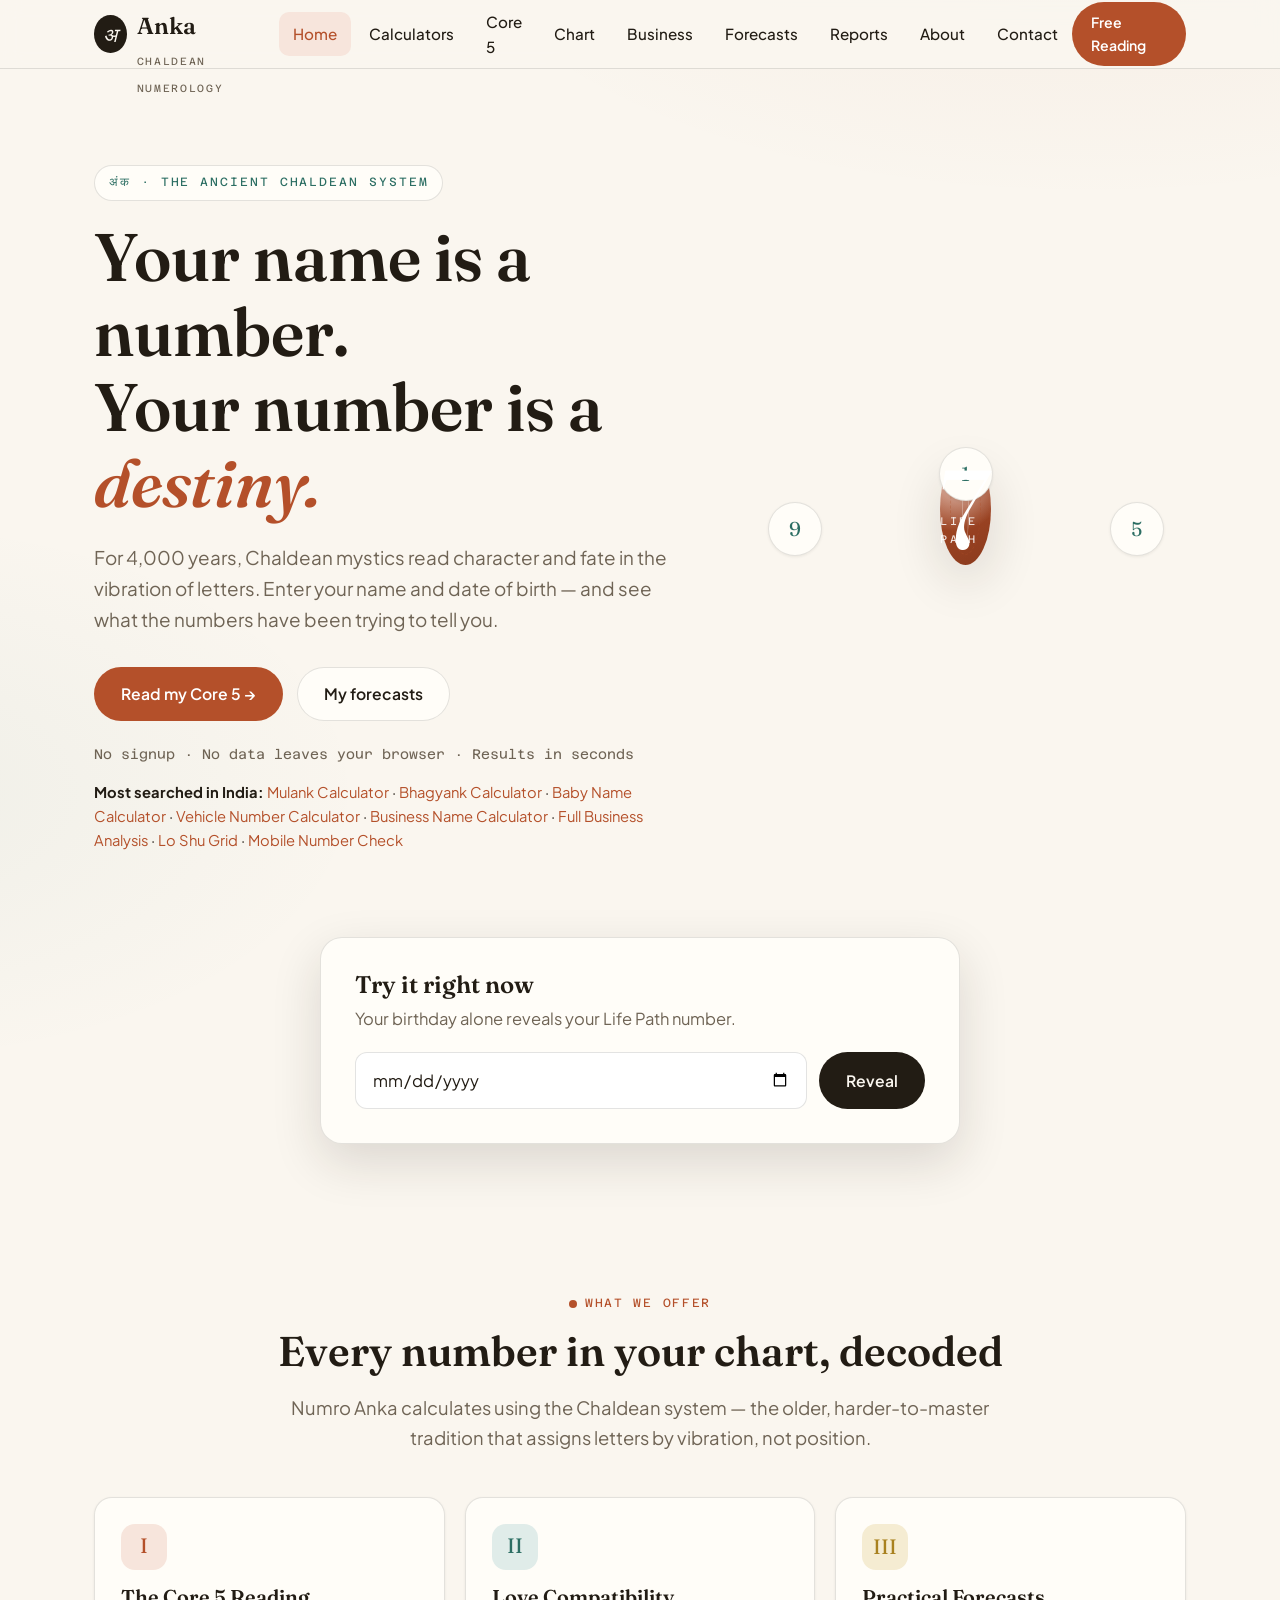
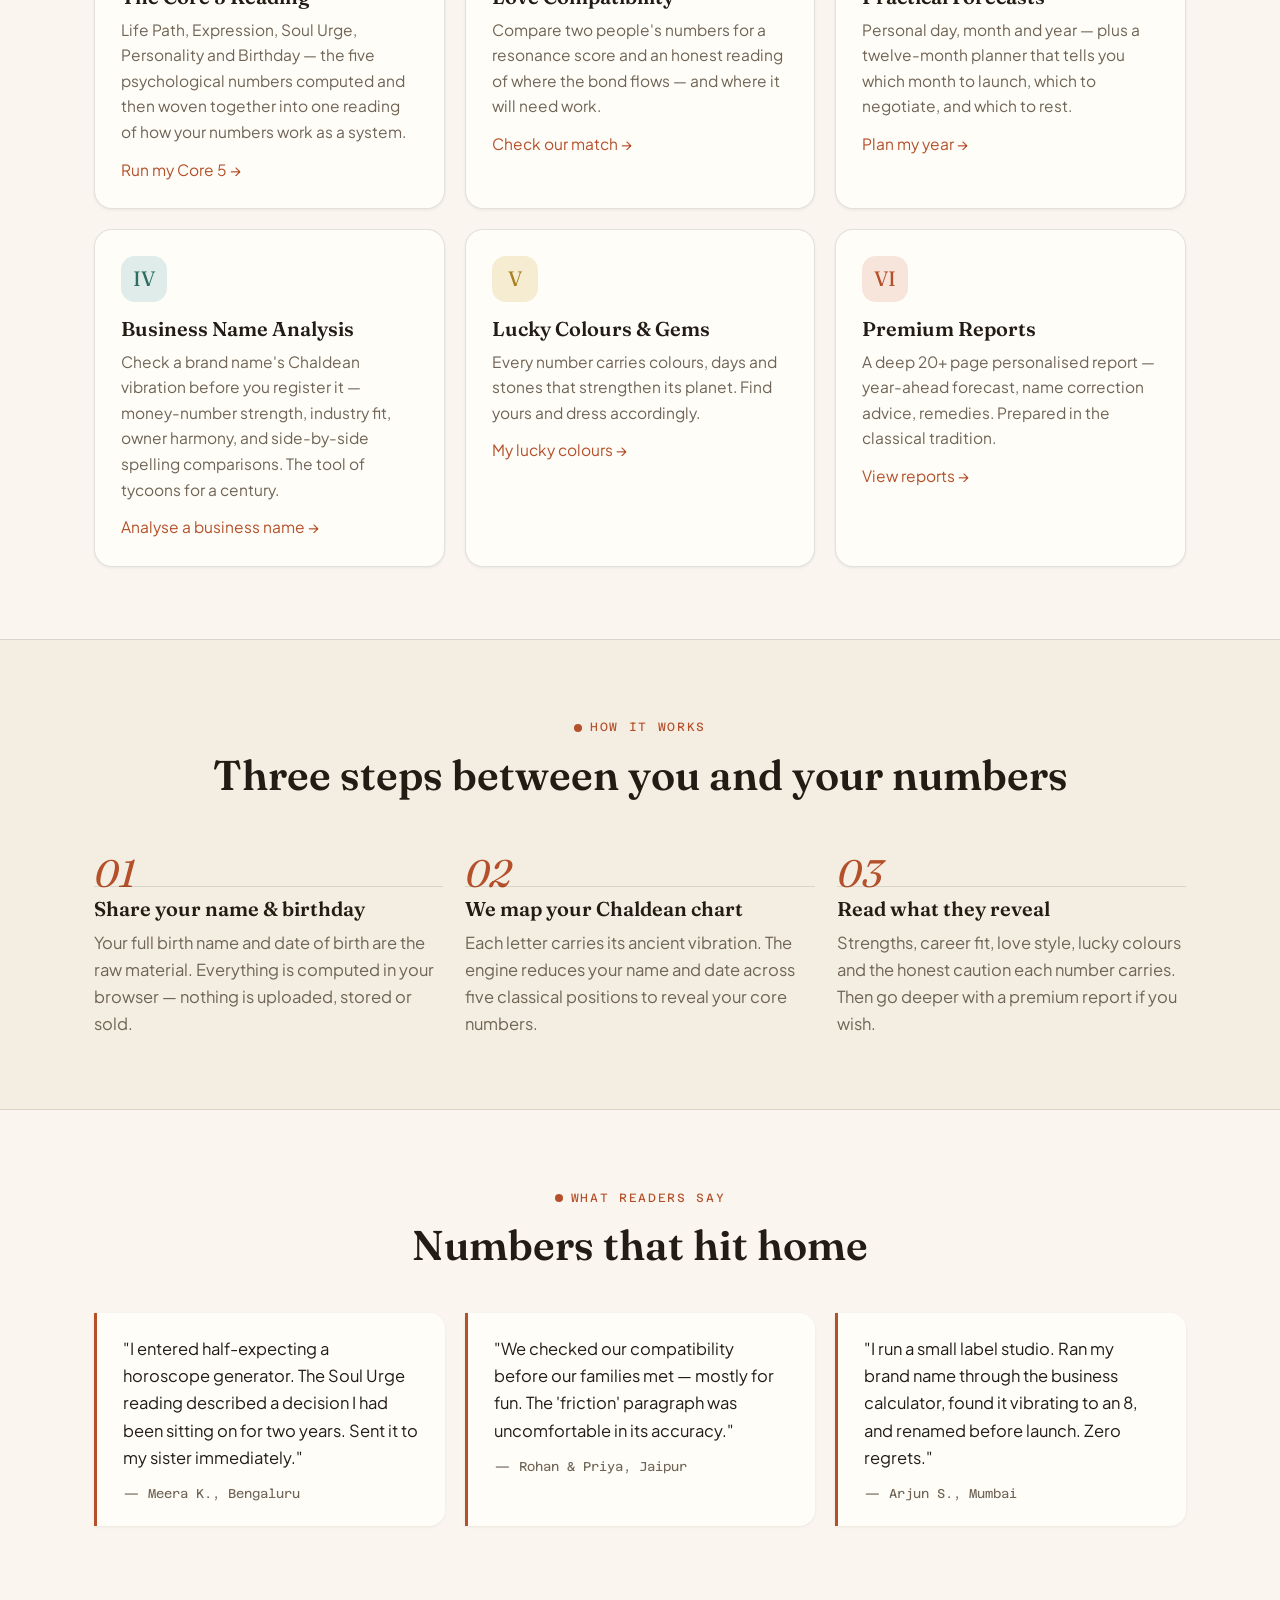
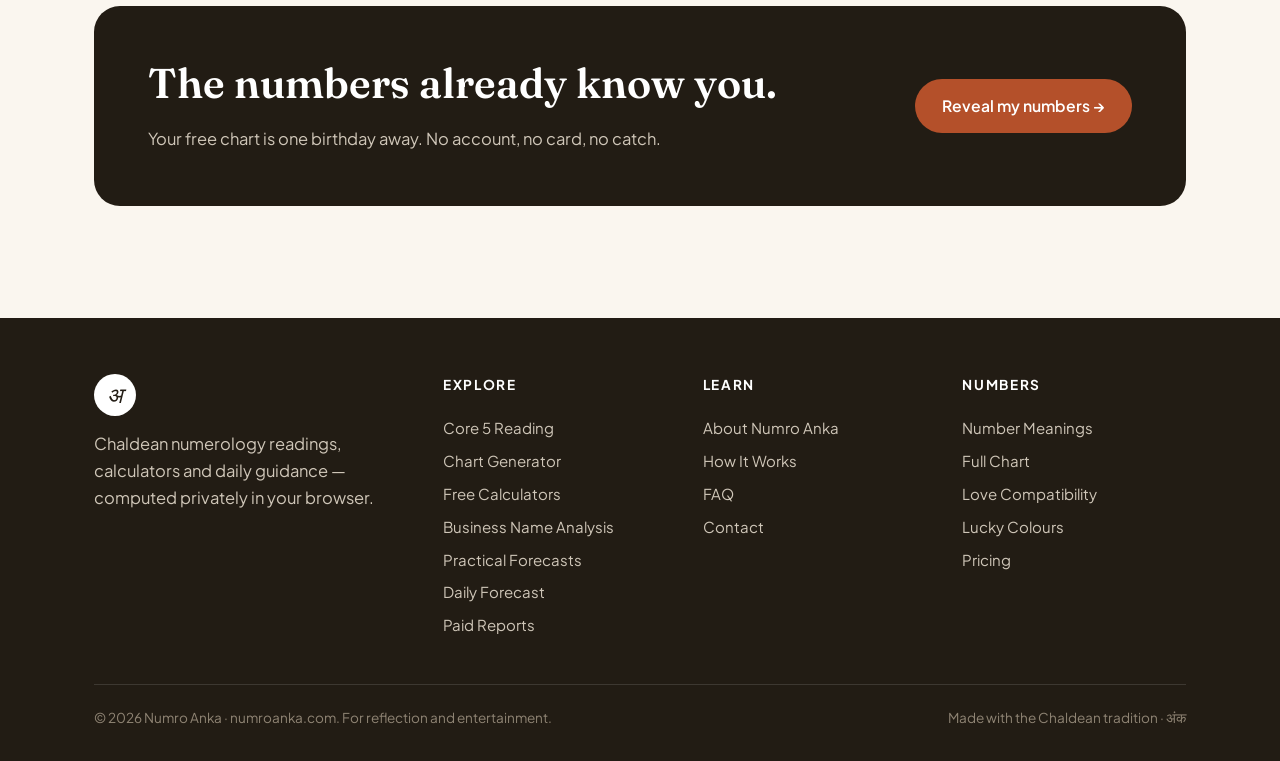
==== index.html @ f2a94293 "Upload initial website files" ====
<!DOCTYPE html>
<html lang="en">
<head>
<meta charset="UTF-8">
<meta name="viewport" content="width=device-width, initial-scale=1.0">
<title>Numro Anka — Chaldean Numerology | Free Calculator & Readings</title>
<meta name="description" content="Free Chaldean numerology calculator — life path, destiny, soul urge numbers, love compatibility and daily forecasts. Private, instant, no signup.">
<link rel="preconnect" href="https://fonts.googleapis.com">
<link href="https://fonts.googleapis.com/css2?family=Fraunces:ital,opsz,wght@0,9..144,400;0,9..144,600;1,9..144,400&family=Plus+Jakarta+Sans:wght@400;500;600;700&family=Azeret+Mono:wght@400;500&display=swap" rel="stylesheet">
<link rel="stylesheet" href="style.css">
</head>
<body>

<header class="site-nav">
  <div class="wrap nav-row">
    <a class="brand" href="index.html">
      <span class="logo">अ</span>
      <span><span class="name">Numro Anka</span><br><span class="tag">Chaldean Numerology</span></span>
    </a>
    <nav class="main" id="main-nav"></nav>
    <a href="calculator.html" class="btn btn-primary btn-sm nav-cta">Free Reading</a>
    <button class="nav-burger" id="nav-burger" aria-label="Menu">☰</button>
  </div>
</header>

<!-- HERO -->
<section class="hero">
  <div class="wrap hero-grid">
    <div class="fade-in">
      <span class="kicker">अंक · The ancient Chaldean system</span>
      <h1>Your name is a number.<br>Your number is a <em>destiny.</em></h1>
      <p class="sub">For 4,000 years, Chaldean mystics read character and fate in the vibration of letters. Enter your name and date of birth — and see what the numbers have been trying to tell you.</p>
      <div class="hero-cta">
        <a class="btn btn-primary" href="core5.html">Read my Core 5 →</a>
        <a class="btn btn-ghost" href="forecast.html">My forecasts</a>
      </div>
      <p class="hero-note">No signup · No data leaves your browser · Results in seconds</p>
      <p style="margin-top:14px;font-size:.92rem">
        <strong>Most searched in India:</strong>
        <a href="calculators.html#t-mk">Mulank Calculator</a> ·
        <a href="calculators.html#t-bh">Bhagyank Calculator</a> ·
        <a href="calculators.html#t-bn">Baby Name Calculator</a> ·
        <a href="calculators.html#t-veh">Vehicle Number Calculator</a> ·
        <a href="calculators.html#t-bz">Business Name Calculator</a> ·
        <a href="business.html">Full Business Analysis</a> ·
        <a href="calculators.html#t-ls">Lo Shu Grid</a> ·
        <a href="calculators.html#t-mb">Mobile Number Check</a>
      </p>
    </div>
    <div class="orbit-wrap">
      <div class="orbit">
        <div class="medallion"><span class="big">7</span><span class="cap">Life Path</span></div>
        <div class="sat s1">1</div><div class="sat s2">9</div><div class="sat s3">5</div>
      </div>
    </div>
  </div>
</section>

<!-- QUICK CALC -->
<section style="padding-top:0">
  <div class="wrap">
    <div class="form-card fade-in" style="max-width:640px;margin:0 auto">
      <h3 style="font-size:1.5rem">Try it right now</h3>
      <p style="color:var(--text-dim);margin:6px 0 20px">Your birthday alone reveals your Life Path number.</p>
      <div style="display:flex;gap:12px;flex-wrap:wrap">
        <input type="date" id="quick-dob" style="flex:1;min-width:200px;padding:13px 16px;border:1.5px solid var(--border);border-radius:12px;font:inherit;background:#fff;color:var(--text)">
        <button class="btn btn-dark" id="quick-go">Reveal</button>
      </div>
      <div id="quick-out" style="margin-top:22px;display:none"></div>
    </div>
  </div>
</section>

<!-- FEATURES -->
<section>
  <div class="wrap">
    <div class="center" style="margin-bottom:44px">
      <span class="section-label">What we offer</span>
      <h2>Every number in your chart, decoded</h2>
      <p class="lead">Numro Anka calculates using the Chaldean system — the older, harder-to-master tradition that assigns letters by vibration, not position.</p>
    </div>
    <div class="grid grid-3 stagger">
      <div class="card">
        <div class="num-badge">I</div>
        <h3>The Core 5 Reading</h3>
        <p>Life Path, Expression, Soul Urge, Personality and Birthday — the five psychological numbers computed and then woven together into one reading of how your numbers work as a system.</p>
        <p style="margin-top:12px"><a href="core5.html">Run my Core 5 →</a></p>
      </div>
      <div class="card t">
        <div class="num-badge">II</div>
        <h3>Love Compatibility</h3>
        <p>Compare two people's numbers for a resonance score and an honest reading of where the bond flows — and where it will need work.</p>
        <p style="margin-top:12px"><a href="compatibility.html">Check our match →</a></p>
      </div>
      <div class="card g">
        <div class="num-badge">III</div>
        <h3>Practical Forecasts</h3>
        <p>Personal day, month and year — plus a twelve-month planner that tells you which month to launch, which to negotiate, and which to rest.</p>
        <p style="margin-top:12px"><a href="forecast.html">Plan my year →</a></p>
      </div>
      <div class="card t">
        <div class="num-badge">IV</div>
        <h3>Business Name Analysis</h3>
        <p>Check a brand name's Chaldean vibration before you register it — money-number strength, industry fit, owner harmony, and side-by-side spelling comparisons. The tool of tycoons for a century.</p>
        <p style="margin-top:12px"><a href="business.html">Analyse a business name →</a></p>
      </div>
      <div class="card g">
        <div class="num-badge">V</div>
        <h3>Lucky Colours & Gems</h3>
        <p>Every number carries colours, days and stones that strengthen its planet. Find yours and dress accordingly.</p>
        <p style="margin-top:12px"><a href="daily.html">My lucky colours →</a></p>
      </div>
      <div class="card">
        <div class="num-badge">VI</div>
        <h3>Premium Reports</h3>
        <p>A deep 20+ page personalised report — year-ahead forecast, name correction advice, remedies. Prepared in the classical tradition.</p>
        <p style="margin-top:12px"><a href="reports.html">View reports →</a></p>
      </div>
    </div>
  </div>
</section>

<!-- HOW IT WORKS -->
<section style="background:var(--surface-2);border-top:1px solid var(--border);border-bottom:1px solid var(--border)">
  <div class="wrap">
    <div class="center" style="margin-bottom:44px">
      <span class="section-label">How it works</span>
      <h2>Three steps between you and your numbers</h2>
    </div>
    <div class="steps">
      <div class="step">
        <h3>Share your name & birthday</h3>
        <p style="color:var(--text-dim)">Your full birth name and date of birth are the raw material. Everything is computed in your browser — nothing is uploaded, stored or sold.</p>
      </div>
      <div class="step">
        <h3>We map your Chaldean chart</h3>
        <p style="color:var(--text-dim)">Each letter carries its ancient vibration. The engine reduces your name and date across five classical positions to reveal your core numbers.</p>
      </div>
      <div class="step">
        <h3>Read what they reveal</h3>
        <p style="color:var(--text-dim)">Strengths, career fit, love style, lucky colours and the honest caution each number carries. Then go deeper with a premium report if you wish.</p>
      </div>
    </div>
  </div>
</section>

<!-- TESTIMONIALS -->
<section>
  <div class="wrap">
    <div class="center" style="margin-bottom:44px">
      <span class="section-label">What readers say</span>
      <h2>Numbers that hit home</h2>
    </div>
    <div class="grid grid-3">
      <div class="quote-card">
        <p>"I entered half-expecting a horoscope generator. The Soul Urge reading described a decision I had been sitting on for two years. Sent it to my sister immediately."</p>
        <p class="who">— Meera K., Bengaluru</p>
      </div>
      <div class="quote-card">
        <p>"We checked our compatibility before our families met — mostly for fun. The 'friction' paragraph was uncomfortable in its accuracy."</p>
        <p class="who">— Rohan & Priya, Jaipur</p>
      </div>
      <div class="quote-card">
        <p>"I run a small label studio. Ran my brand name through the business calculator, found it vibrating to an 8, and renamed before launch. Zero regrets."</p>
        <p class="who">— Arjun S., Mumbai</p>
      </div>
    </div>
  </div>
</section>

<!-- CTA BAND -->
<section style="padding-top:8px">
  <div class="wrap">
    <div class="cta-band">
      <div>
        <h2>The numbers already know you.</h2>
        <p>Your free chart is one birthday away. No account, no card, no catch.</p>
      </div>
      <a class="btn btn-primary" href="core5.html">Reveal my numbers →</a>
    </div>
  </div>
</section>

<footer class="site-footer" id="site-footer"></footer>

<script src="numerology.js"></script>
<script>
const qDob = document.getElementById("quick-dob");
const qOut = document.getElementById("quick-out");
document.getElementById("quick-go").addEventListener("click", () => {
  const v = qDob.value;
  if (!v) { qOut.style.display = "block"; qOut.innerHTML = '<p style="color:var(--danger);font-size:.9rem">Please pick your date of birth first.</p>'; return; }
  const lp = lifePathNumber(v);
  const d = NUMBER_DATA[lp] || NUMBER_DATA[11];
  const title = lp === 11 || lp === 22 || lp === 33 ? `Master Number ${lp} — ${d.title}` : `Life Path ${lp} — ${d.title}`;
  qOut.style.display = "block";
  qOut.innerHTML = `
    <div style="display:grid;grid-template-columns:auto 1fr;gap:18px;align-items:center;text-align:left">
      <div class="medallion" style="width:92px"><span class="big" style="font-size:2.6rem">${lp}</span></div>
      <div>
        <strong style="font-family:var(--font-display);font-size:1.15rem">${title}</strong>
        <p style="color:var(--text-dim);font-size:.92rem;margin-top:4px">${d.summary}</p>
        <p style="margin-top:8px"><a href="calculator.html">See my full chart →</a></p>
      </div>
    </div>`;
});
</script>
</body>
</html>
---- style.css ----
/* ============================================================
   NUMRO ANKA — Chaldean Numerology
   Design system: warm cream paper, ink text, terracotta + teal
   ============================================================ */
:root {
  --bg: #faf6ef;
  --surface: #fffdf8;
  --surface-2: #f4eee2;
  --border: rgba(31, 27, 22, 0.12);
  --text: #221c14;
  --text-dim: #6f6455;
  --accent: #b4502a;        /* terracotta */
  --accent-dim: #f7e5dc;
  --teal: #2c6e63;          /* deep teal */
  --teal-dim: #e0ece9;
  --gold: #a8811f;          /* ochre gold */
  --gold-dim: #f5ecd2;
  --danger: #a03030;
  --radius: 18px;
  --font-display: "Fraunces", Georgia, serif;
  --font-body: "Plus Jakarta Sans", "Segoe UI", sans-serif;
  --font-mono: "Azeret Mono", "Courier New", monospace;
  --shadow-sm: 0 1px 3px rgba(34, 28, 20, 0.07);
  --shadow-md: 0 8px 28px rgba(34, 28, 20, 0.10);
  --shadow-lg: 0 18px 50px rgba(34, 28, 20, 0.14);
}
* { margin: 0; padding: 0; box-sizing: border-box; }
html { scroll-behavior: smooth; }
body {
  font-family: var(--font-body);
  background: var(--bg);
  color: var(--text);
  line-height: 1.65;
  font-size: 16.5px;
  background-image:
    radial-gradient(1100px 500px at 85% -100px, rgba(176, 80, 42, 0.06), transparent 60%),
    radial-gradient(900px 500px at -10% 20%, rgba(44, 110, 99, 0.05), transparent 55%);
  background-repeat: no-repeat;
}
img { max-width: 100%; }
a { color: var(--accent); text-decoration: none; }
a:hover { text-decoration: underline; }
::selection { background: var(--accent-dim); }

/* ---------- Layout ---------- */
.wrap { max-width: 1140px; margin: 0 auto; padding: 0 24px; }
section { padding: 72px 0; }
.section-label {
  display: inline-flex; align-items: center; gap: 8px;
  font-family: var(--font-mono); font-size: 12px; letter-spacing: 0.14em;
  text-transform: uppercase; color: var(--accent); margin-bottom: 14px;
}
.section-label::before { content: ""; width: 8px; height: 8px; border-radius: 50%; background: var(--accent); }
h1, h2, h3 { font-family: var(--font-display); font-weight: 600; line-height: 1.12; }
h1 { font-size: clamp(2.5rem, 6vw, 4.2rem); }
h2 { font-size: clamp(1.8rem, 3.4vw, 2.6rem); margin-bottom: 18px; }
h3 { font-size: 1.25rem; }
.lead { font-size: 1.15rem; color: var(--text-dim); max-width: 56ch; }
.center { text-align: center; }
.center .lead { margin: 0 auto; }

/* ---------- Nav ---------- */
header.site-nav {
  position: sticky; top: 0; z-index: 60;
  background: rgba(250, 246, 239, 0.88); backdrop-filter: blur(10px);
  border-bottom: 1px solid var(--border);
}
.nav-row { display: flex; align-items: center; justify-content: space-between; height: 68px; }
.brand { display: flex; align-items: baseline; gap: 10px; text-decoration: none !important; }
.brand .logo {
  width: 38px; height: 38px; border-radius: 50%; align-self: center;
  background: var(--text); color: var(--bg);
  display: grid; place-items: center;
  font-family: var(--font-display); font-size: 20px; font-style: italic;
}
.brand .name { font-family: var(--font-display); font-size: 1.45rem; color: var(--text); font-weight: 600; }
.brand .tag { font-family: var(--font-mono); font-size: 10.5px; letter-spacing: 0.16em; color: var(--text-dim); text-transform: uppercase; }
nav.main { display: flex; gap: 4px; align-items: center; }
nav.main a {
  color: var(--text); padding: 9px 14px; border-radius: 10px; font-size: 0.95rem; font-weight: 500;
}
nav.main a:hover { background: var(--surface-2); text-decoration: none; }
nav.main a.active { background: var(--accent-dim); color: var(--accent); }
.nav-cta { display: inline-flex; align-items: center; gap: 8px; }
.nav-burger { display: none; background: none; border: 1px solid var(--border); border-radius: 10px; padding: 8px 12px; font-size: 1.1rem; cursor: pointer; color: var(--text); }

/* ---------- Buttons ---------- */
.btn {
  display: inline-flex; align-items: center; justify-content: center; gap: 8px;
  padding: 13px 26px; border-radius: 999px; font-weight: 600; font-size: 0.98rem;
  border: 1.5px solid transparent; cursor: pointer; transition: all .18s ease; font-family: var(--font-body);
}
.btn-primary { background: var(--accent); color: #fff; }
.btn-primary:hover { background: #96401f; transform: translateY(-1px); box-shadow: var(--shadow-md); }
.btn-dark { background: var(--text); color: var(--bg); }
.btn-dark:hover { background: #000; transform: translateY(-1px); }
.btn-ghost { border-color: var(--border); color: var(--text); background: var(--surface); }
.btn-ghost:hover { border-color: var(--text); }
.btn-teal { background: var(--teal); color: #fff; }
.btn-teal:hover { background: #225747; }
.btn-sm { padding: 8px 18px; font-size: 0.88rem; }

/* ---------- Cards ---------- */
.card {
  background: var(--surface); border: 1px solid var(--border);
  border-radius: var(--radius); padding: 26px; box-shadow: var(--shadow-sm);
}
.grid { display: grid; gap: 20px; }
.grid-2 { grid-template-columns: repeat(2, 1fr); }
.grid-3 { grid-template-columns: repeat(3, 1fr); }
.grid-4 { grid-template-columns: repeat(4, 1fr); }
.card h3 { margin-bottom: 8px; }
.card p { color: var(--text-dim); font-size: 0.97rem; }
.card .num-badge {
  width: 46px; height: 46px; border-radius: 14px; display: grid; place-items: center;
  font-family: var(--font-display); font-size: 1.3rem; margin-bottom: 16px;
  background: var(--accent-dim); color: var(--accent);
}
.card.t .num-badge { background: var(--teal-dim); color: var(--teal); }
.card.g .num-badge { background: var(--gold-dim); color: var(--gold); }

/* ---------- Hero ---------- */
.hero { padding: 96px 0 84px; }
.hero-grid { display: grid; grid-template-columns: 1.15fr 0.85fr; gap: 56px; align-items: center; }
.hero .kicker {
  font-family: var(--font-mono); font-size: 12px; letter-spacing: 0.16em; text-transform: uppercase;
  color: var(--teal); margin-bottom: 18px; display: inline-block;
  border: 1px solid var(--border); border-radius: 999px; padding: 7px 14px; background: var(--surface);
}
.hero h1 em { font-style: italic; color: var(--accent); }
.hero .sub { margin: 22px 0 32px; font-size: 1.18rem; color: var(--text-dim); max-width: 50ch; }
.hero-cta { display: flex; gap: 14px; flex-wrap: wrap; }
.hero-note { margin-top: 22px; font-size: 0.86rem; color: var(--text-dim); font-family: var(--font-mono); }

/* ---------- Number medallion ---------- */
.medallion {
  display: grid; place-items: center; aspect-ratio: 1; border-radius: 50%;
  background:
    radial-gradient(circle at 30% 25%, rgba(255,255,255,0.65), transparent 55%),
    linear-gradient(150deg, var(--accent) 0%, #8a3a1d 100%);
  color: #fff; box-shadow: var(--shadow-lg); position: relative;
}
.medallion::before, .medallion::after {
  content: ""; position: absolute; border-radius: 50%; border: 1px solid rgba(176, 80, 42, 0.35);
}
.medallion::before { inset: 10px; border-style: dashed; }
.medallion::after { inset: 22px; border-color: rgba(255,255,255,0.28); }
.medallion .big { font-family: var(--font-display); font-size: clamp(4rem, 10vw, 7rem); line-height: 1; z-index: 1; }
.medallion .cap { position: absolute; bottom: 14%; font-family: var(--font-mono); font-size: 11px; letter-spacing: 0.2em; text-transform: uppercase; opacity: 0.85; z-index: 1; }
.orbit { position: relative; display: grid; place-items: center; }
.orbit .sat {
  position: absolute; width: 54px; height: 54px; border-radius: 50%; display: grid; place-items: center;
  background: var(--surface); border: 1px solid var(--border); box-shadow: var(--shadow-sm);
  font-family: var(--font-display); font-size: 1.25rem; color: var(--teal);
}
.orbit .sat.s1 { top: -6px; left: 50%; transform: translateX(-50%); }
.orbit .sat.s2 { bottom: 8%; left: -8px; }
.orbit .sat.s3 { bottom: 8%; right: -8px; }
.orbit-wrap { width: min(380px, 82vw); margin: 0 auto; }

/* ---------- Forms ---------- */
.form-card { background: var(--surface); border: 1px solid var(--border); border-radius: 22px; padding: 34px; box-shadow: var(--shadow-lg); }
.field { margin-bottom: 18px; }
.field label { display: block; font-size: 0.85rem; font-weight: 600; letter-spacing: 0.03em; margin-bottom: 7px; color: var(--text); }
.field input, .field select, .field textarea {
  width: 100%; padding: 13px 16px; border: 1.5px solid var(--border); border-radius: 12px;
  font-family: var(--font-body); font-size: 1rem; background: #fff; color: var(--text); transition: border .15s;
}
.field input:focus, .field select:focus, .field textarea:focus { outline: none; border-color: var(--accent); }
.field .hint { font-size: 0.78rem; color: var(--text-dim); margin-top: 5px; }
.form-error { display: none; color: var(--danger); font-size: 0.85rem; margin-top: 10px; }

/* ---------- Results ---------- */
.result-hero { display: grid; grid-template-columns: auto 1fr; gap: 28px; align-items: center; }
.result-hero .medallion { width: 150px; }
.stat-row { display: grid; grid-template-columns: repeat(5, 1fr); gap: 12px; margin: 26px 0; }
.stat {
  background: var(--surface); border: 1px solid var(--border); border-radius: 14px;
  padding: 16px 10px; text-align: center;
}
.stat .v { font-family: var(--font-display); font-size: 2rem; color: var(--accent); line-height: 1.1; }
.stat .k { font-family: var(--font-mono); font-size: 10px; letter-spacing: 0.1em; text-transform: uppercase; color: var(--text-dim); margin-top: 4px; }
.pill { display: inline-block; padding: 5px 13px; border-radius: 999px; font-size: 0.8rem; font-weight: 600; }
.pill.warm { background: var(--accent-dim); color: var(--accent); }
.pill.cool { background: var(--teal-dim); color: var(--teal); }
.pill.sunny { background: var(--gold-dim); color: var(--gold); }
.pill.hot { background: var(--accent); color: #fff; letter-spacing: .02em; }

/* ---- India top-search strip ---- */
.top-search { margin-top: 20px; padding-top: 18px; border-top: 1px dashed var(--border); font-size: .92rem; }
.top-search strong { color: var(--text); font-weight: 700; }
.top-search a { color: var(--accent); font-weight: 600; white-space: nowrap; }
.top-search a:hover { text-decoration: underline; }
.swatch { display: inline-block; width: 13px; height: 13px; border-radius: 50%; border: 1px solid var(--border); vertical-align: -2px; margin-right: 6px; }

/* ---------- Tables ---------- */
.table-wrap { overflow-x: auto; border: 1px solid var(--border); border-radius: var(--radius); background: var(--surface); }
table.nice { border-collapse: collapse; width: 100%; font-size: 0.95rem; }
table.nice th, table.nice td { padding: 12px 16px; text-align: left; border-bottom: 1px solid var(--border); }
table.nice thead th { font-family: var(--font-mono); font-size: 11px; letter-spacing: 0.1em; text-transform: uppercase; color: var(--text-dim); background: var(--surface-2); position: sticky; top: 0; }
table.nice tbody tr:nth-child(even) { background: rgba(244, 238, 226, 0.4); }
table.nice tbody tr:hover { background: var(--accent-dim); }
table.nice td.num { font-family: var(--font-display); font-size: 1.2rem; color: var(--accent); }

/* ---------- Steps ---------- */
.steps { counter-reset: step; display: grid; grid-template-columns: repeat(3, 1fr); gap: 22px; }
.step { position: relative; padding-top: 56px; }
.step::before {
  counter-increment: step; content: counter(step, decimal-leading-zero);
  position: absolute; top: 0; left: 0;
  font-family: var(--font-display); font-size: 2.4rem; color: var(--accent); font-style: italic;
}
.step::after { content: ""; position: absolute; top: 44px; left: 0; right: 0; height: 1px; background: var(--border); }
.step h3 { margin-bottom: 8px; }

/* ---------- FAQ ---------- */
details.faq { border: 1px solid var(--border); border-radius: 14px; background: var(--surface); padding: 0 22px; margin-bottom: 12px; }
details.faq summary {
  cursor: pointer; list-style: none; padding: 18px 0; font-weight: 600; font-size: 1.02rem;
  display: flex; justify-content: space-between; align-items: center; gap: 16px;
}
details.faq summary::-webkit-details-marker { display: none; }
details.faq summary::after { content: "+"; font-family: var(--font-mono); font-size: 1.3rem; color: var(--accent); transition: transform .2s; }
details.faq[open] summary::after { transform: rotate(45deg); }
details.faq .ans { padding: 0 0 20px; color: var(--text-dim); }

/* ---------- Pricing ---------- */
.price-card { position: relative; display: flex; flex-direction: column; }
.price-card .price { font-family: var(--font-display); font-size: 2.7rem; margin: 8px 0 4px; }
.price-card .price small { font-size: 1rem; color: var(--text-dim); font-family: var(--font-body); }
.price-card .per { font-family: var(--font-mono); font-size: 11px; text-transform: uppercase; letter-spacing: 0.1em; color: var(--text-dim); }
.price-card ul { list-style: none; margin: 20px 0 26px; flex-grow: 1; }
.price-card ul li { padding: 8px 0; border-bottom: 1px dashed var(--border); font-size: 0.95rem; display: flex; gap: 10px; align-items: baseline; }
.price-card ul li::before { content: "✓"; color: var(--teal); font-weight: 700; }
.price-card.featured { border: 2px solid var(--accent); box-shadow: var(--shadow-lg); }
.price-card .flag {
  position: absolute; top: -13px; left: 24px; background: var(--accent); color: #fff;
  font-size: 0.72rem; font-weight: 700; letter-spacing: 0.08em; text-transform: uppercase;
  padding: 4px 12px; border-radius: 999px;
}

/* ---------- Modal ---------- */
.modal-back { display: none; position: fixed; inset: 0; background: rgba(24, 19, 13, 0.55); z-index: 100; align-items: center; justify-content: center; padding: 20px; }
.modal-back.open { display: flex; }
.modal { background: var(--surface); border-radius: 22px; max-width: 520px; width: 100%; padding: 36px; box-shadow: var(--shadow-lg); max-height: 90vh; overflow-y: auto; position: relative; }
.modal .close { position: absolute; top: 16px; right: 18px; background: none; border: none; font-size: 1.5rem; cursor: pointer; color: var(--text-dim); }
.pay-methods { display: grid; grid-template-columns: repeat(3, 1fr); gap: 10px; margin: 18px 0; }
.pay-methods label { cursor: pointer; }
.pay-methods input { display: none; }
.pay-methods .opt { border: 1.5px solid var(--border); border-radius: 12px; padding: 12px 8px; text-align: center; font-size: 0.82rem; font-weight: 600; transition: all .15s; }
.pay-methods input:checked + .opt { border-color: var(--accent); background: var(--accent-dim); color: var(--accent); }
.demo-note { background: var(--gold-dim); border: 1px solid rgba(168, 129, 31, 0.3); border-radius: 12px; padding: 12px 16px; font-size: 0.82rem; color: #7a5c10; margin-top: 16px; }

/* ---------- Footer ---------- */
footer.site-footer { background: var(--text); color: #cfc6b8; margin-top: 40px; padding: 56px 0 32px; }
.footer-grid { display: grid; grid-template-columns: 1.4fr 1fr 1fr 1fr; gap: 36px; }
footer h4 { color: #fff; font-family: var(--font-body); font-size: 0.85rem; letter-spacing: 0.12em; text-transform: uppercase; margin-bottom: 16px; }
footer a { color: #cfc6b8; display: block; padding: 4px 0; font-size: 0.94rem; }
footer a:hover { color: #fff; }
.footer-bottom { border-top: 1px solid rgba(255,255,255,0.12); margin-top: 42px; padding-top: 22px; display: flex; justify-content: space-between; gap: 16px; flex-wrap: wrap; font-size: 0.85rem; color: #8f8474; }
.footer-brand .logo { width: 42px; height: 42px; border-radius: 50%; background: #fff; color: var(--text); display: grid; place-items: center; font-family: var(--font-display); font-style: italic; font-size: 22px; margin-bottom: 14px; }

/* ---------- Page hero (inner pages) ---------- */
.page-hero { padding: 72px 0 40px; }
.page-hero h1 { font-size: clamp(2.2rem, 4.5vw, 3.4rem); }
.page-hero .sub { color: var(--text-dim); font-size: 1.13rem; max-width: 60ch; margin-top: 16px; }

/* ---------- Compatibility ---------- */
.versus { display: grid; grid-template-columns: 1fr auto 1fr; gap: 22px; align-items: stretch; margin: 30px 0; }
.versus .side { text-align: center; padding: 26px 18px; }
.versus .vs { display: grid; place-items: center; font-family: var(--font-mono); color: var(--text-dim); font-size: 0.8rem; letter-spacing: 0.2em; }
.versus .side .medallion { width: 110px; margin: 0 auto 14px; }
.score-ring { position: relative; width: 190px; height: 190px; margin: 0 auto; }
.score-ring svg { transform: rotate(-90deg); }
.score-ring .val { position: absolute; inset: 0; display: grid; place-items: center; flex-direction: column; }
.score-ring .val .n { font-family: var(--font-display); font-size: 3rem; color: var(--accent); line-height: 1; }
.score-ring .val .l { font-family: var(--font-mono); font-size: 10px; letter-spacing: 0.14em; text-transform: uppercase; color: var(--text-dim); }

/* ---------- Daily ---------- */
.daily-grid { display: grid; grid-template-columns: 1fr 1fr; gap: 26px; align-items: start; }
.today-card { background: linear-gradient(150deg, var(--text) 0%, #3a3226 100%); color: #f0e9dd; border-radius: 22px; padding: 34px; border: none; }
.today-card .section-label { color: #e8b98f; }
.today-card .section-label::before { background: #e8b98f; }
.today-card h3 { color: #fff; font-size: 1.6rem; margin: 6px 0 2px; }
.today-card .date { font-family: var(--font-mono); font-size: 0.85rem; color: #bfb49e; }
.lucky-strip { display: grid; grid-template-columns: repeat(3, 1fr); gap: 12px; margin-top: 22px; }
.lucky-strip .cell { background: rgba(255,255,255,0.07); border: 1px solid rgba(255,255,255,0.12); border-radius: 14px; padding: 14px 10px; text-align: center; }
.lucky-strip .k { font-family: var(--font-mono); font-size: 9.5px; letter-spacing: 0.12em; text-transform: uppercase; color: #b3a78f; }
.lucky-strip .v { font-weight: 700; margin-top: 5px; font-size: 0.95rem; }

/* ---------- Misc ---------- */
.divider { height: 1px; background: var(--border); margin: 26px 0; }
.quote-card { background: var(--surface); border-left: 3px solid var(--accent); border-radius: 0 16px 16px 0; padding: 22px 26px; box-shadow: var(--shadow-sm); }
.quote-card .who { margin-top: 12px; font-family: var(--font-mono); font-size: 0.8rem; color: var(--text-dim); }
.cta-band { background: var(--text); color: var(--bg); border-radius: 26px; padding: 54px; display: grid; grid-template-columns: 1.2fr auto; gap: 30px; align-items: center; }
.cta-band h2 { color: #fff; }
.cta-band p { color: #cfc6b8; }
.fade-in { animation: fadeUp .7s ease both; }
@keyframes fadeUp { from { opacity: 0; transform: translateY(18px); } to { opacity: 1; transform: none; } }
.stagger > * { animation: fadeUp .6s ease both; }
.stagger > *:nth-child(2) { animation-delay: .08s; }
.stagger > *:nth-child(3) { animation-delay: .16s; }
.stagger > *:nth-child(4) { animation-delay: .24s; }
@media (prefers-reduced-motion: reduce) { *, *::before, *::after { animation: none !important; transition: none !important; } }

/* ---------- Responsive ---------- */
@media (max-width: 1100px) {
  /* collapse the top nav to a burger before 8 items overflow */
  nav.main {
    display: none; position: absolute; top: 68px; left: 0; right: 0;
    background: var(--surface); border-bottom: 1px solid var(--border);
    flex-direction: column; align-items: stretch; padding: 14px 20px; gap: 2px;
    box-shadow: var(--shadow-md);
  }
  nav.main.open { display: flex; }
  .nav-burger { display: block; }
}
@media (max-width: 960px) {
  .hero-grid, .daily-grid { grid-template-columns: 1fr; }
  .grid-3, .grid-4, .steps { grid-template-columns: 1fr 1fr; }
  .footer-grid { grid-template-columns: 1fr 1fr; }
  .stat-row { grid-template-columns: repeat(3, 1fr); }
  .cta-band { grid-template-columns: 1fr; padding: 38px; }
  .result-hero { grid-template-columns: 1fr; text-align: center; }
  .result-hero .medallion { margin: 0 auto; }
}
@media (max-width: 720px) {
  nav.main {
    display: none; position: absolute; top: 68px; left: 0; right: 0;
    background: var(--surface); border-bottom: 1px solid var(--border);
    flex-direction: column; align-items: stretch; padding: 14px 20px; gap: 2px;
    box-shadow: var(--shadow-md);
  }
  nav.main.open { display: flex; }
  .nav-burger { display: block; }
  .grid-2, .grid-3, .grid-4, .steps { grid-template-columns: 1fr; }
  .versus { grid-template-columns: 1fr; }
  .versus .vs { padding: 4px 0; }
  .footer-grid { grid-template-columns: 1fr; }
  section { padding: 52px 0; }
  .brand .tag { display: none; }
}

/* ---- Cross-sell next steps (rule 4) ---- */
.next-steps { margin-top: 16px; border-top: 1px dashed var(--border); padding-top: 14px; }
.next-steps h3 { font-size: .95rem; margin: 0 0 4px; }
.ns-links { display: flex; flex-wrap: wrap; gap: 8px; margin-top: 10px; }
.ns-link { display: inline-block; padding: 8px 14px; border: 1.5px solid var(--border); border-radius: 10px; font-size: .85rem; font-weight: 600; color: var(--accent); background: #fff; text-decoration: none; }
.ns-link:hover { border-color: var(--accent); }
.ns-note { font-size: .78rem; color: var(--text-dim); margin-top: 10px; }
.ns-note a { color: var(--accent); font-weight: 600; }
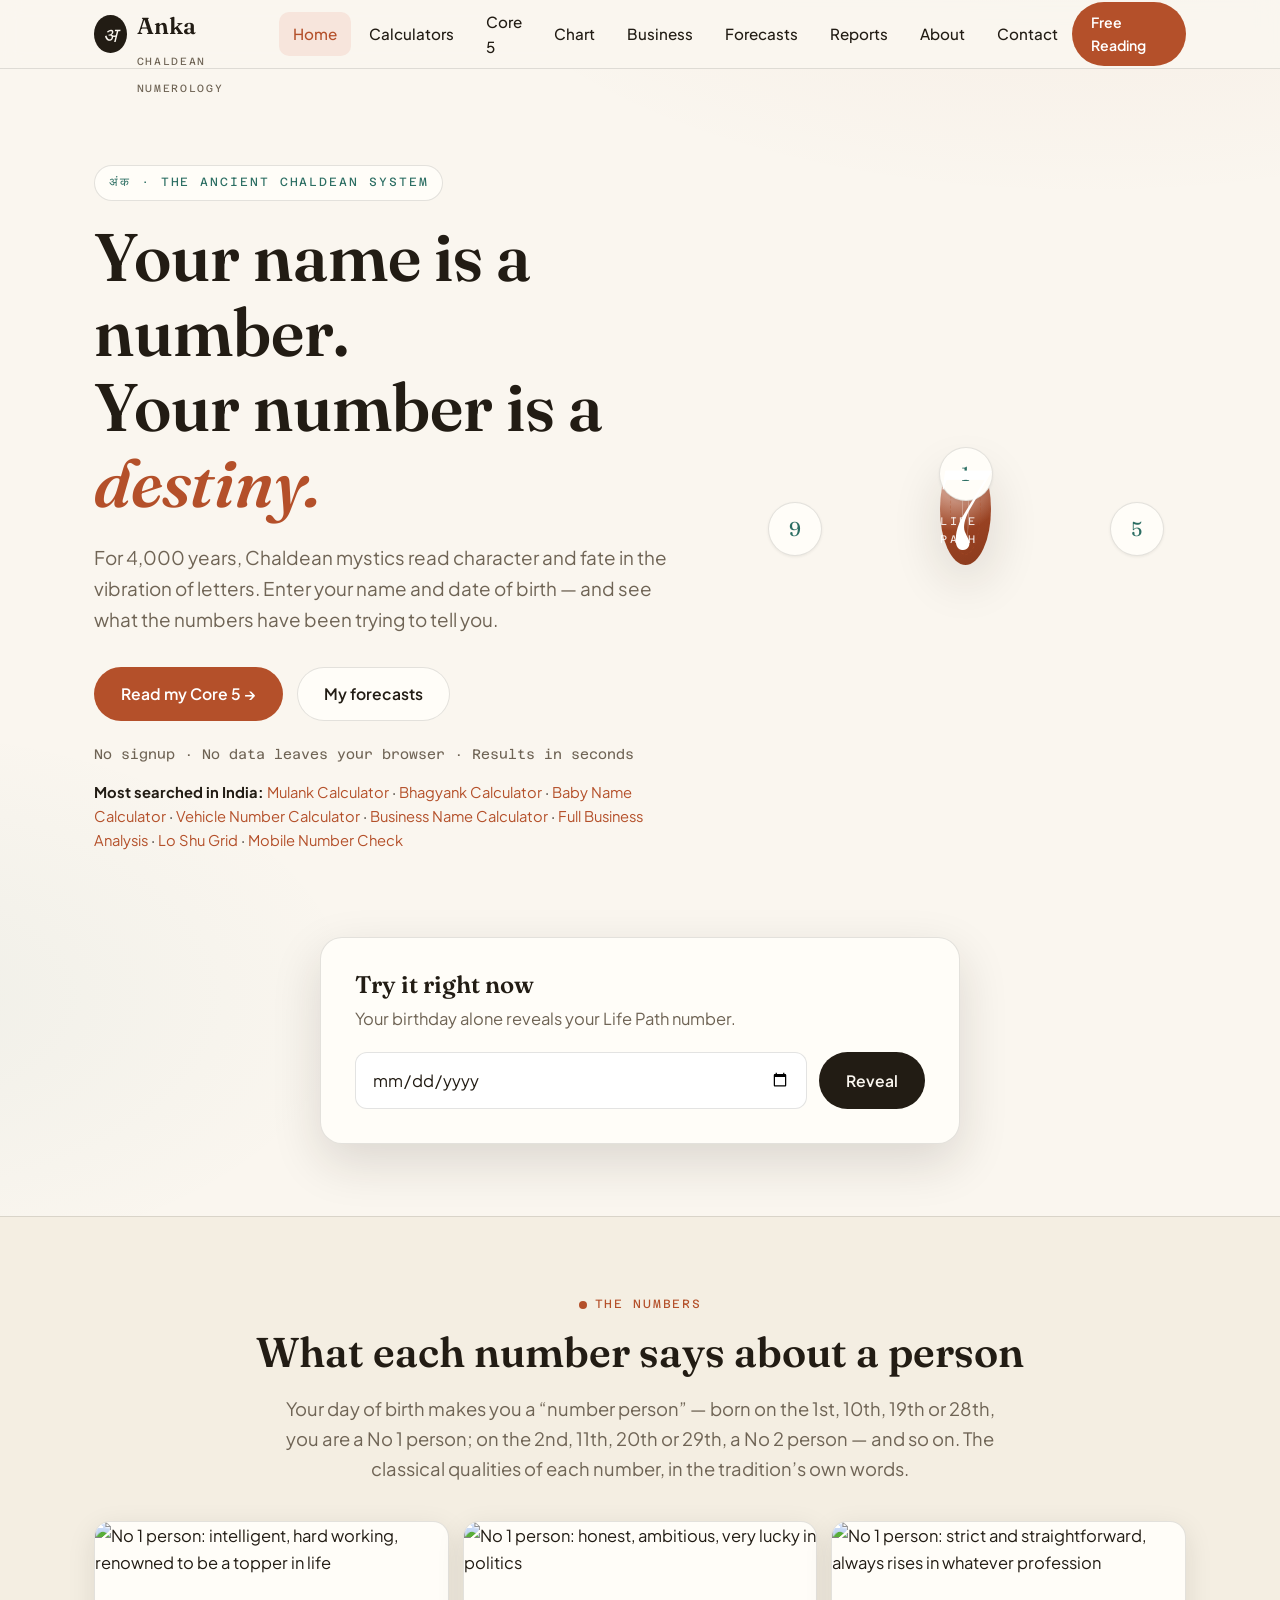
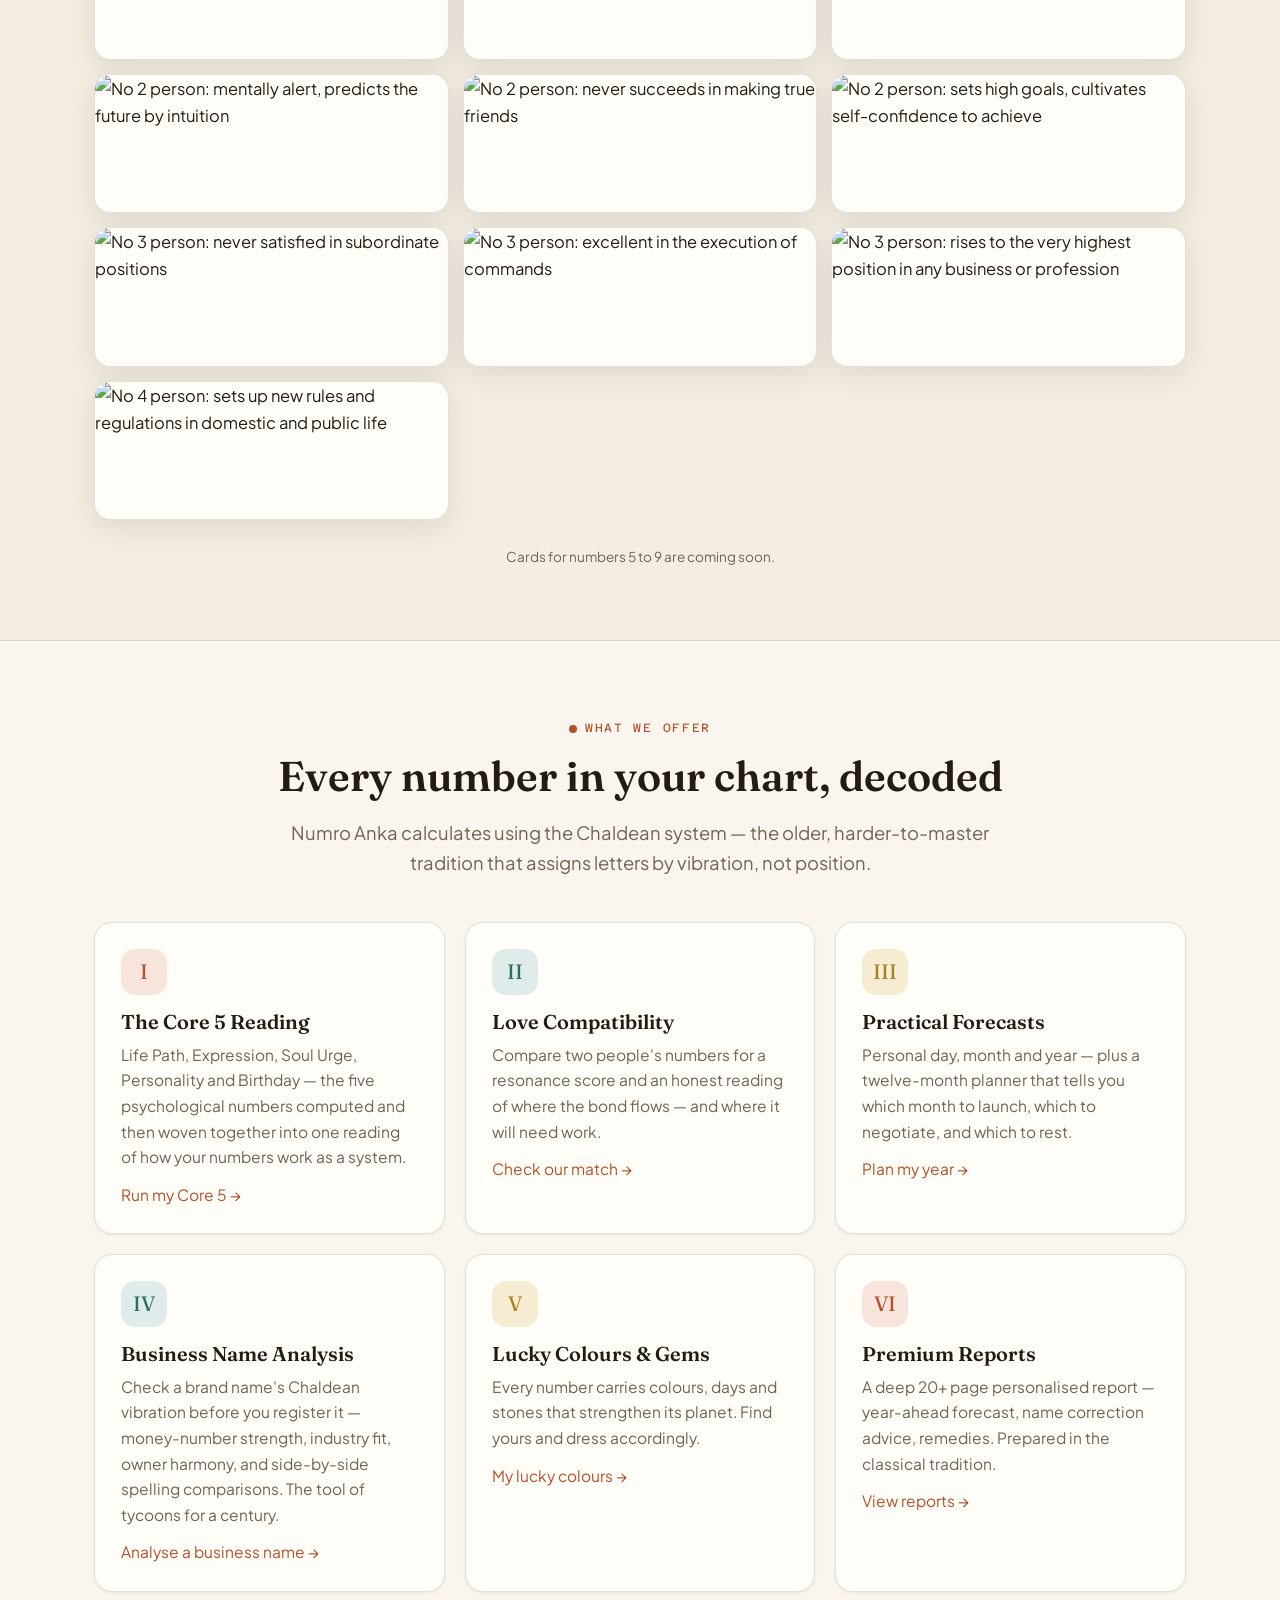
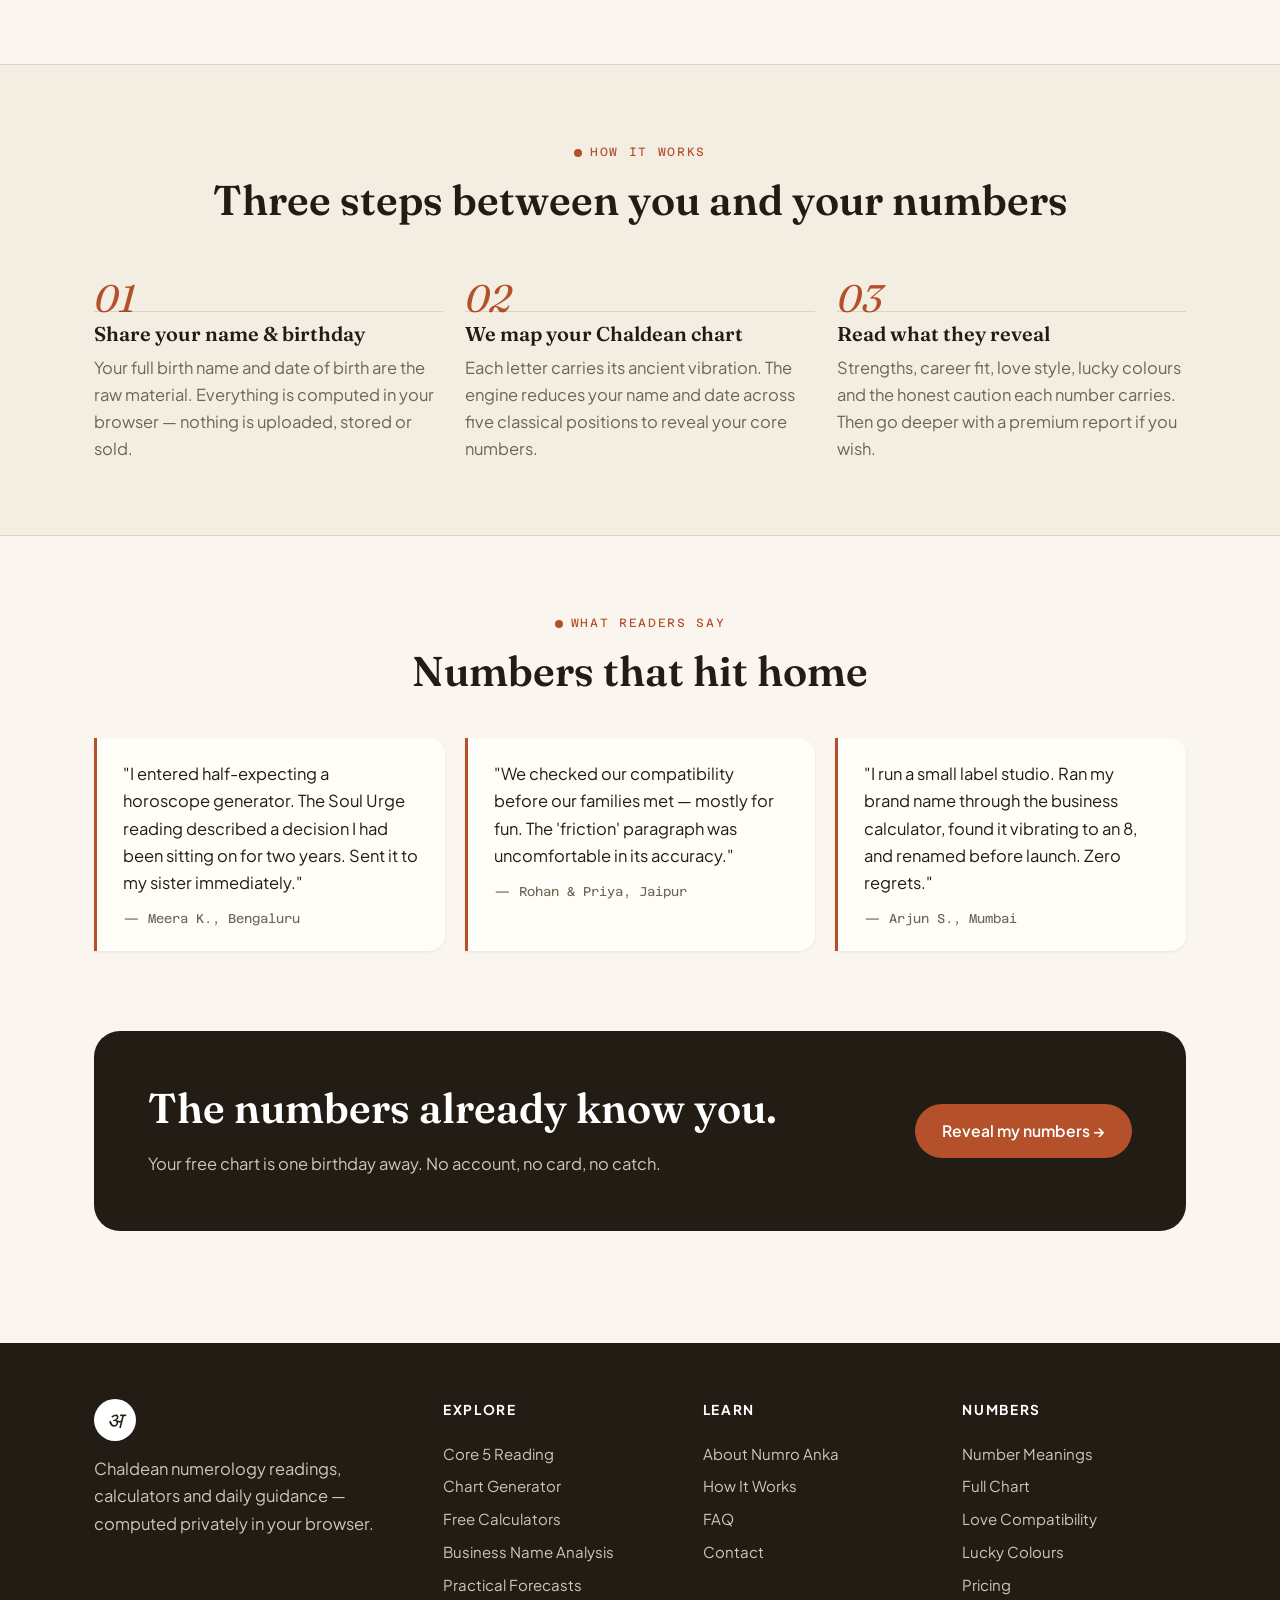
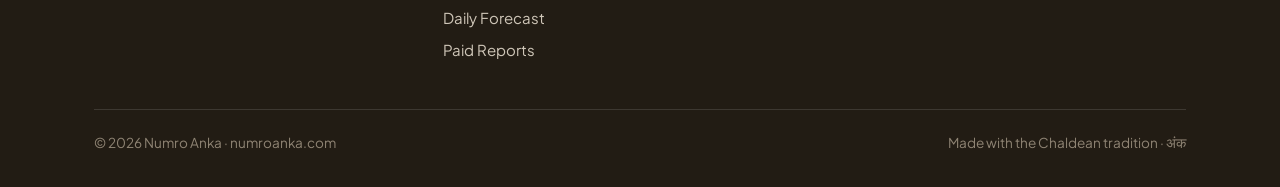
==== commit 94b0fe9e: "Homepage: add number-person cards gallery (images to be added to /images)" ====
--- a/index.html
+++ b/index.html
@@ -8,6 +8,13 @@
 <link rel="preconnect" href="https://fonts.googleapis.com">
 <link href="https://fonts.googleapis.com/css2?family=Fraunces:ital,opsz,wght@0,9..144,400;0,9..144,600;1,9..144,400&family=Plus+Jakarta+Sans:wght@400;500;600;700&family=Azeret+Mono:wght@400;500&display=swap" rel="stylesheet">
 <link rel="stylesheet" href="style.css">
+<style>
+  /* Number-person cards gallery */
+  .nc-grid { display: grid; grid-template-columns: repeat(auto-fill, minmax(300px, 1fr)); gap: 14px; }
+  .nc { margin: 0; border: 1px solid var(--border); border-radius: 16px; overflow: hidden; background: var(--surface); box-shadow: var(--shadow-md); }
+  .nc img { display: block; width: 100%; height: auto; }
+  @media (max-width: 720px) { .nc-grid { grid-template-columns: 1fr; } }
+</style>
 </head>
 <body>
 
@@ -68,6 +75,30 @@
       </div>
       <div id="quick-out" style="margin-top:22px;display:none"></div>
     </div>
+  </div>
+</section>
+
+<!-- NUMBER CARDS -->
+<section id="number-cards" style="background:var(--surface-2);border-top:1px solid var(--border);border-bottom:1px solid var(--border)">
+  <div class="wrap">
+    <div class="center" style="margin-bottom:36px">
+      <span class="section-label">The numbers</span>
+      <h2>What each number says about a person</h2>
+      <p class="lead">Your day of birth makes you a “number person” — born on the 1st, 10th, 19th or 28th, you are a No 1 person; on the 2nd, 11th, 20th or 29th, a No 2 person — and so on. The classical qualities of each number, in the tradition’s own words.</p>
+    </div>
+    <div class="nc-grid">
+      <figure class="nc"><img src="images/n1-1.jpg" alt="No 1 person: intelligent, hard working, renowned to be a topper in life" width="1600" height="623" loading="lazy"></figure>
+      <figure class="nc"><img src="images/n1-2.jpg" alt="No 1 person: honest, ambitious, very lucky in politics" width="1600" height="623" loading="lazy"></figure>
+      <figure class="nc"><img src="images/n1-3.jpg" alt="No 1 person: strict and straightforward, always rises in whatever profession" width="1600" height="623" loading="lazy"></figure>
+      <figure class="nc"><img src="images/n2-1.jpg" alt="No 2 person: mentally alert, predicts the future by intuition" width="1600" height="623" loading="lazy"></figure>
+      <figure class="nc"><img src="images/n2-2.jpg" alt="No 2 person: never succeeds in making true friends" width="1600" height="623" loading="lazy"></figure>
+      <figure class="nc"><img src="images/n2-3.jpg" alt="No 2 person: sets high goals, cultivates self-confidence to achieve" width="1600" height="623" loading="lazy"></figure>
+      <figure class="nc"><img src="images/n3-1.jpg" alt="No 3 person: never satisfied in subordinate positions" width="1600" height="623" loading="lazy"></figure>
+      <figure class="nc"><img src="images/n3-2.jpg" alt="No 3 person: excellent in the execution of commands" width="1600" height="623" loading="lazy"></figure>
+      <figure class="nc"><img src="images/n3-3.jpg" alt="No 3 person: rises to the very highest position in any business or profession" width="1600" height="623" loading="lazy"></figure>
+      <figure class="nc"><img src="images/n4-1.jpg" alt="No 4 person: sets up new rules and regulations in domestic and public life" width="1600" height="623" loading="lazy"></figure>
+    </div>
+    <p style="text-align:center;color:var(--text-dim);font-size:.85rem;margin-top:26px">Cards for numbers 5 to 9 are coming soon.</p>
   </div>
 </section>
 
@@ -206,4 +237,4 @@
 });
 </script>
 </body>
-</html>
+</html>
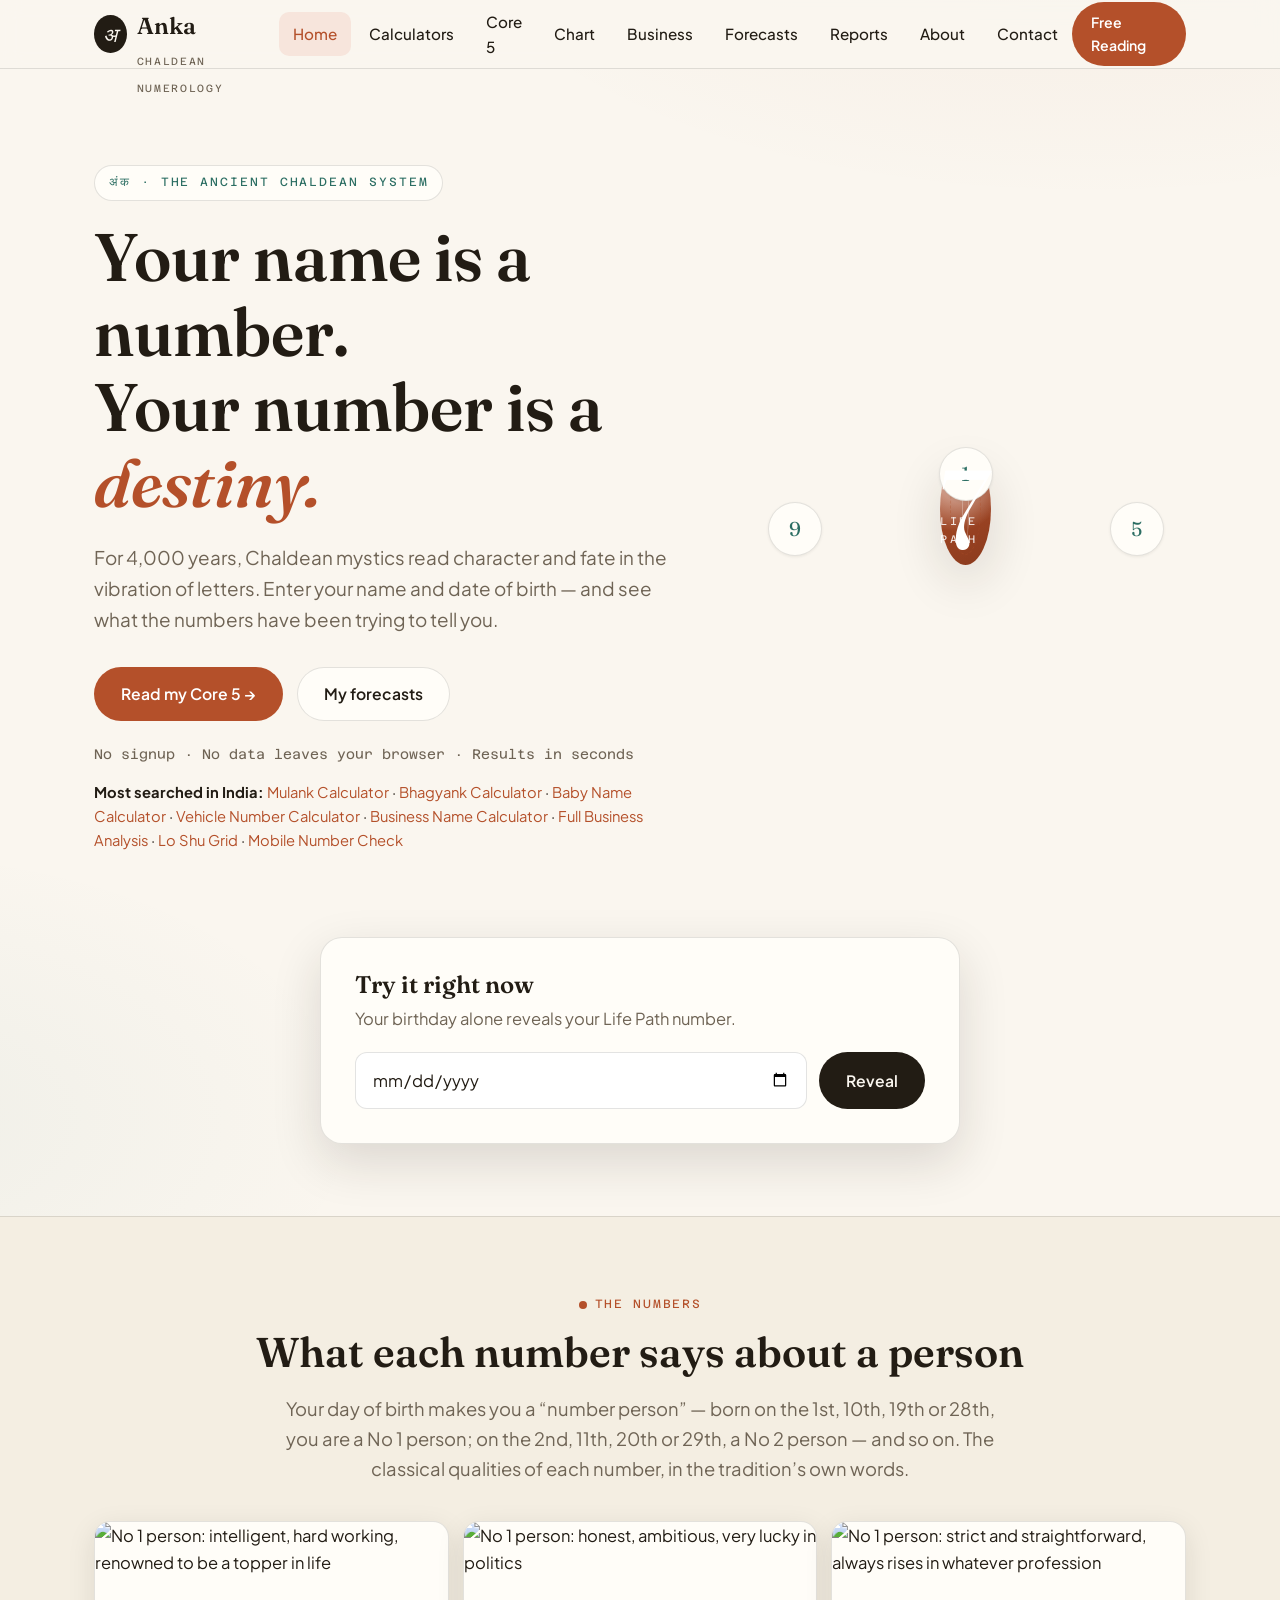
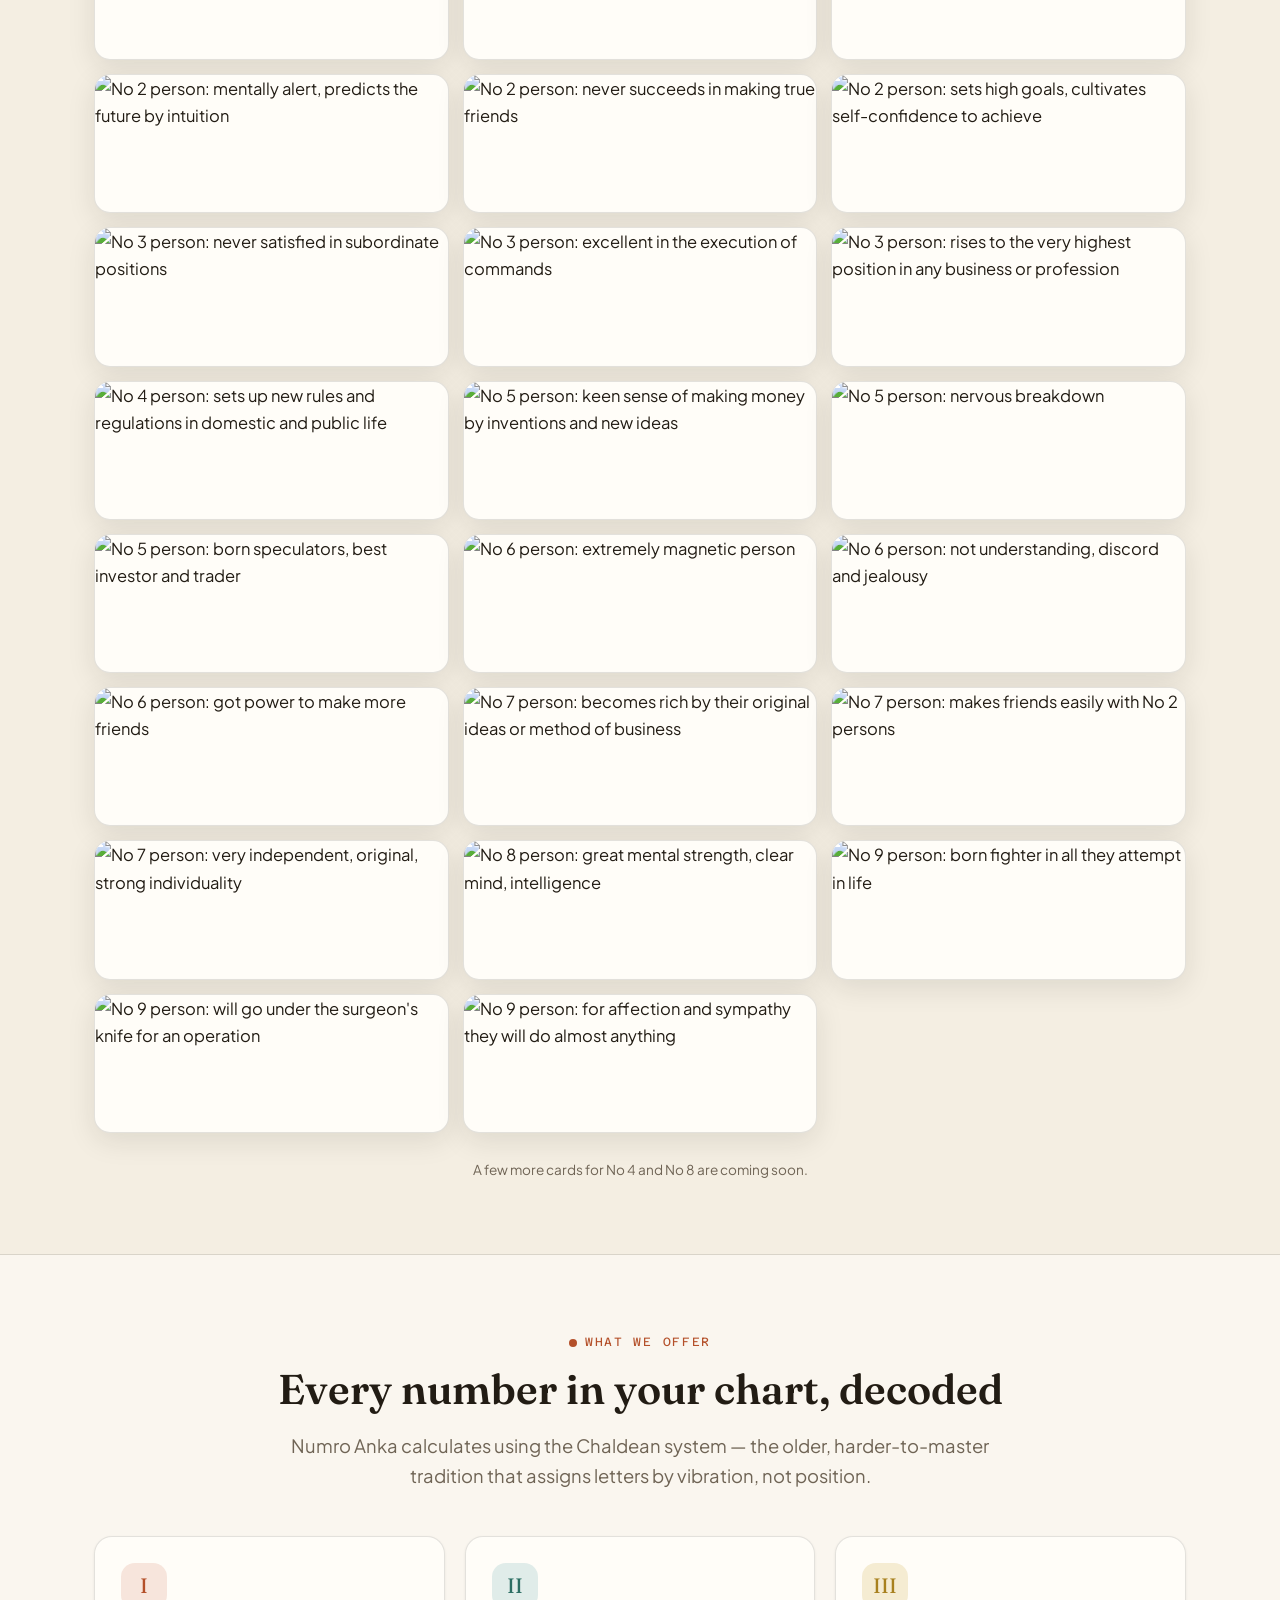
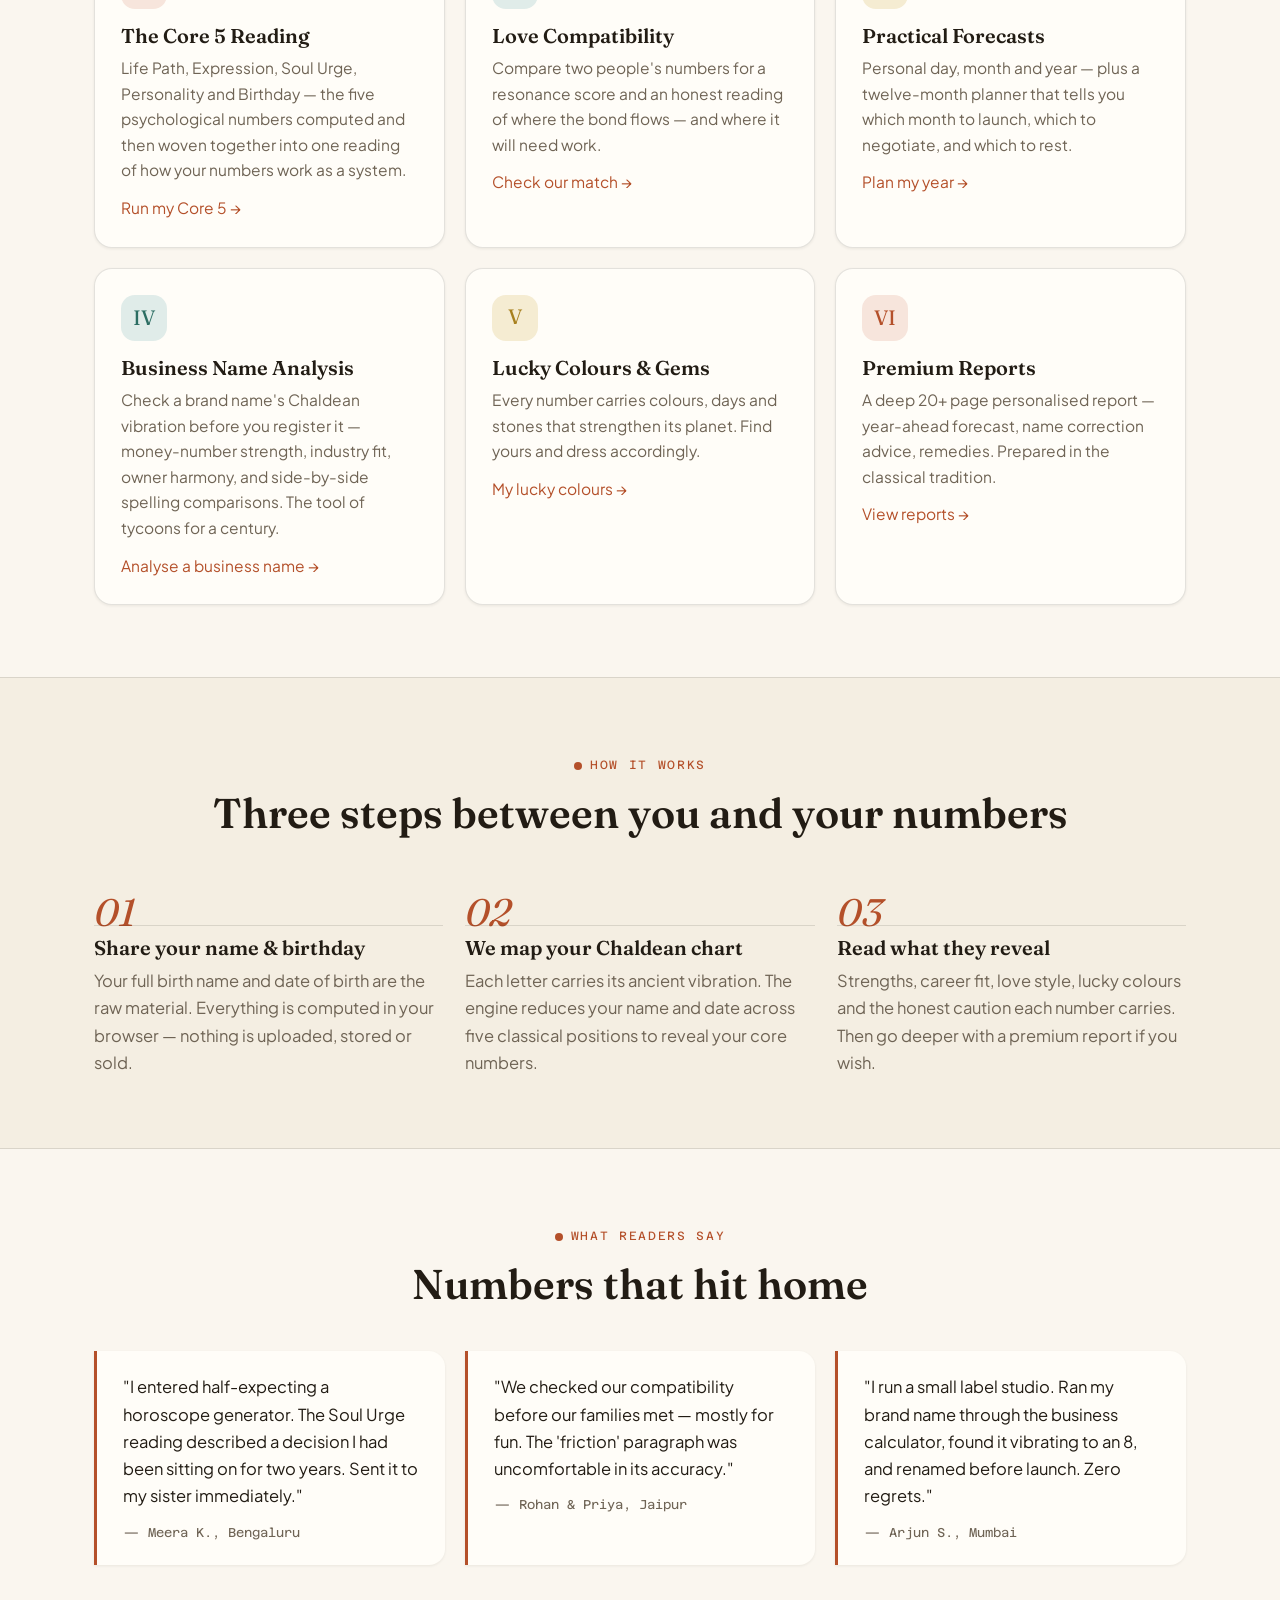
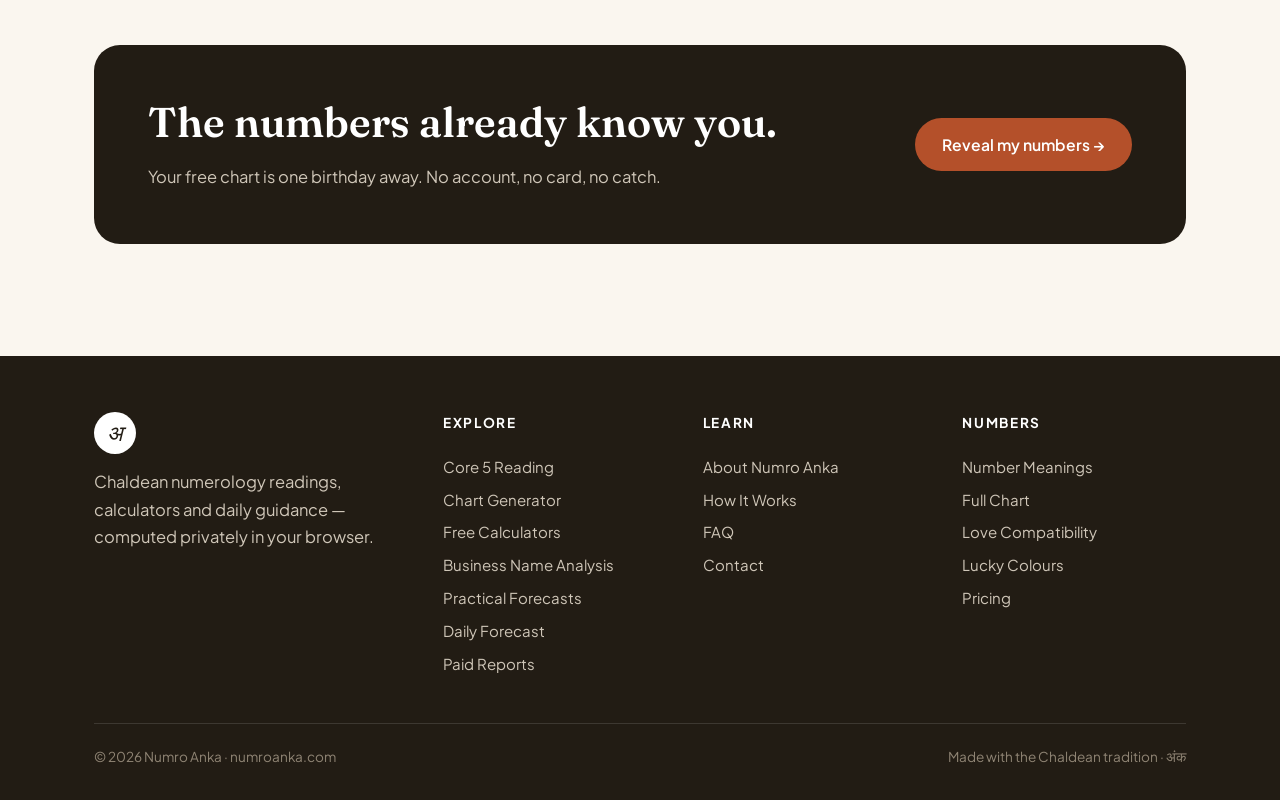
==== commit 500b47e2: "Homepage: extend number-person gallery to 23 cards (No 5-9 added)" ====
--- a/index.html
+++ b/index.html
@@ -97,8 +97,21 @@
       <figure class="nc"><img src="images/n3-2.jpg" alt="No 3 person: excellent in the execution of commands" width="1600" height="623" loading="lazy"></figure>
       <figure class="nc"><img src="images/n3-3.jpg" alt="No 3 person: rises to the very highest position in any business or profession" width="1600" height="623" loading="lazy"></figure>
       <figure class="nc"><img src="images/n4-1.jpg" alt="No 4 person: sets up new rules and regulations in domestic and public life" width="1600" height="623" loading="lazy"></figure>
-    </div>
-    <p style="text-align:center;color:var(--text-dim);font-size:.85rem;margin-top:26px">Cards for numbers 5 to 9 are coming soon.</p>
+      <figure class="nc"><img src="images/n5-1.jpg" alt="No 5 person: keen sense of making money by inventions and new ideas" width="1600" height="623" loading="lazy"></figure>
+      <figure class="nc"><img src="images/n5-2.jpg" alt="No 5 person: nervous breakdown" width="1600" height="623" loading="lazy"></figure>
+      <figure class="nc"><img src="images/n5-3.jpg" alt="No 5 person: born speculators, best investor and trader" width="1600" height="623" loading="lazy"></figure>
+      <figure class="nc"><img src="images/n6-1.jpg" alt="No 6 person: extremely magnetic person" width="1600" height="623" loading="lazy"></figure>
+      <figure class="nc"><img src="images/n6-2.jpg" alt="No 6 person: not understanding, discord and jealousy" width="1600" height="623" loading="lazy"></figure>
+      <figure class="nc"><img src="images/n6-3.jpg" alt="No 6 person: got power to make more friends" width="1600" height="623" loading="lazy"></figure>
+      <figure class="nc"><img src="images/n7-1.jpg" alt="No 7 person: becomes rich by their original ideas or method of business" width="1600" height="623" loading="lazy"></figure>
+      <figure class="nc"><img src="images/n7-2.jpg" alt="No 7 person: makes friends easily with No 2 persons" width="1600" height="623" loading="lazy"></figure>
+      <figure class="nc"><img src="images/n7-3.jpg" alt="No 7 person: very independent, original, strong individuality" width="1600" height="623" loading="lazy"></figure>
+      <figure class="nc"><img src="images/n8-1.jpg" alt="No 8 person: great mental strength, clear mind, intelligence" width="1600" height="623" loading="lazy"></figure>
+      <figure class="nc"><img src="images/n9-1.jpg" alt="No 9 person: born fighter in all they attempt in life" width="1600" height="623" loading="lazy"></figure>
+      <figure class="nc"><img src="images/n9-2.jpg" alt="No 9 person: will go under the surgeon's knife for an operation" width="1600" height="623" loading="lazy"></figure>
+      <figure class="nc"><img src="images/n9-3.jpg" alt="No 9 person: for affection and sympathy they will do almost anything" width="1600" height="623" loading="lazy"></figure>
+    </div>
+    <p style="text-align:center;color:var(--text-dim);font-size:.85rem;margin-top:26px">A few more cards for No 4 and No 8 are coming soon.</p>
   </div>
 </section>
 
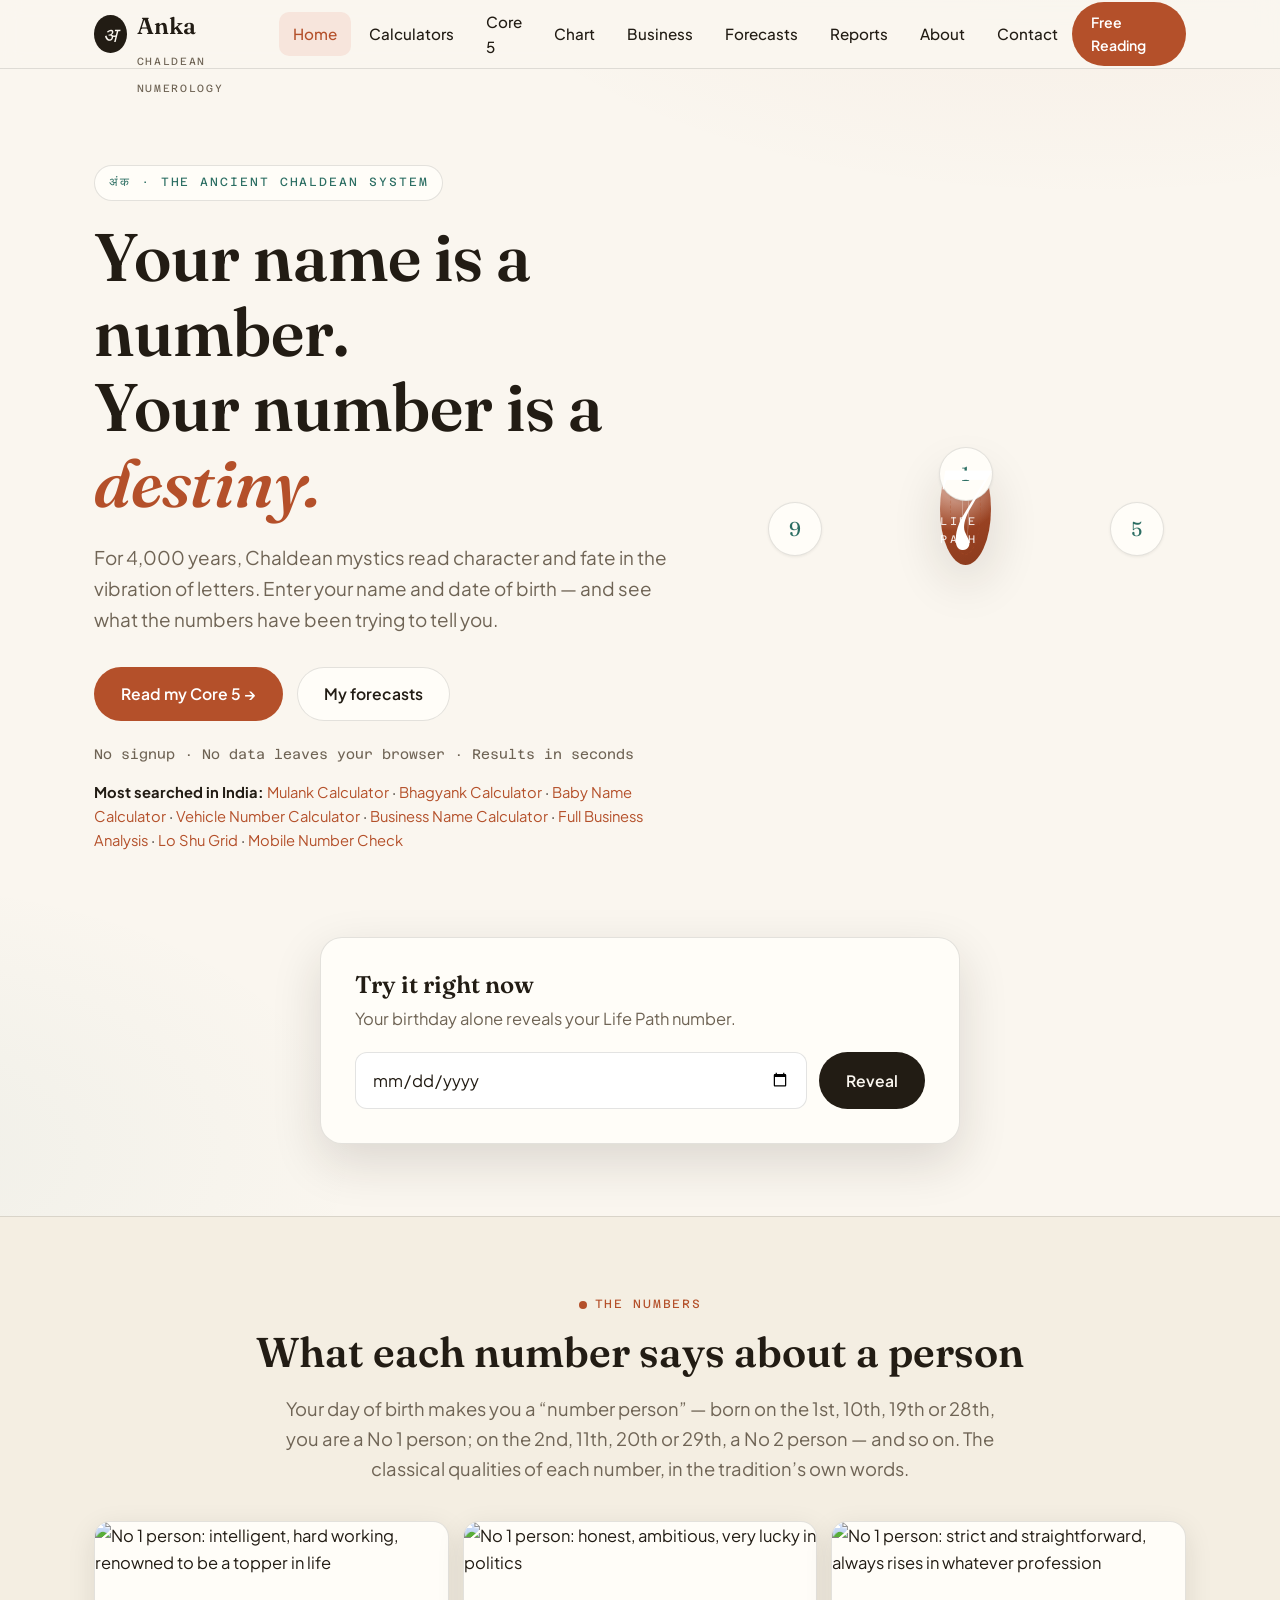
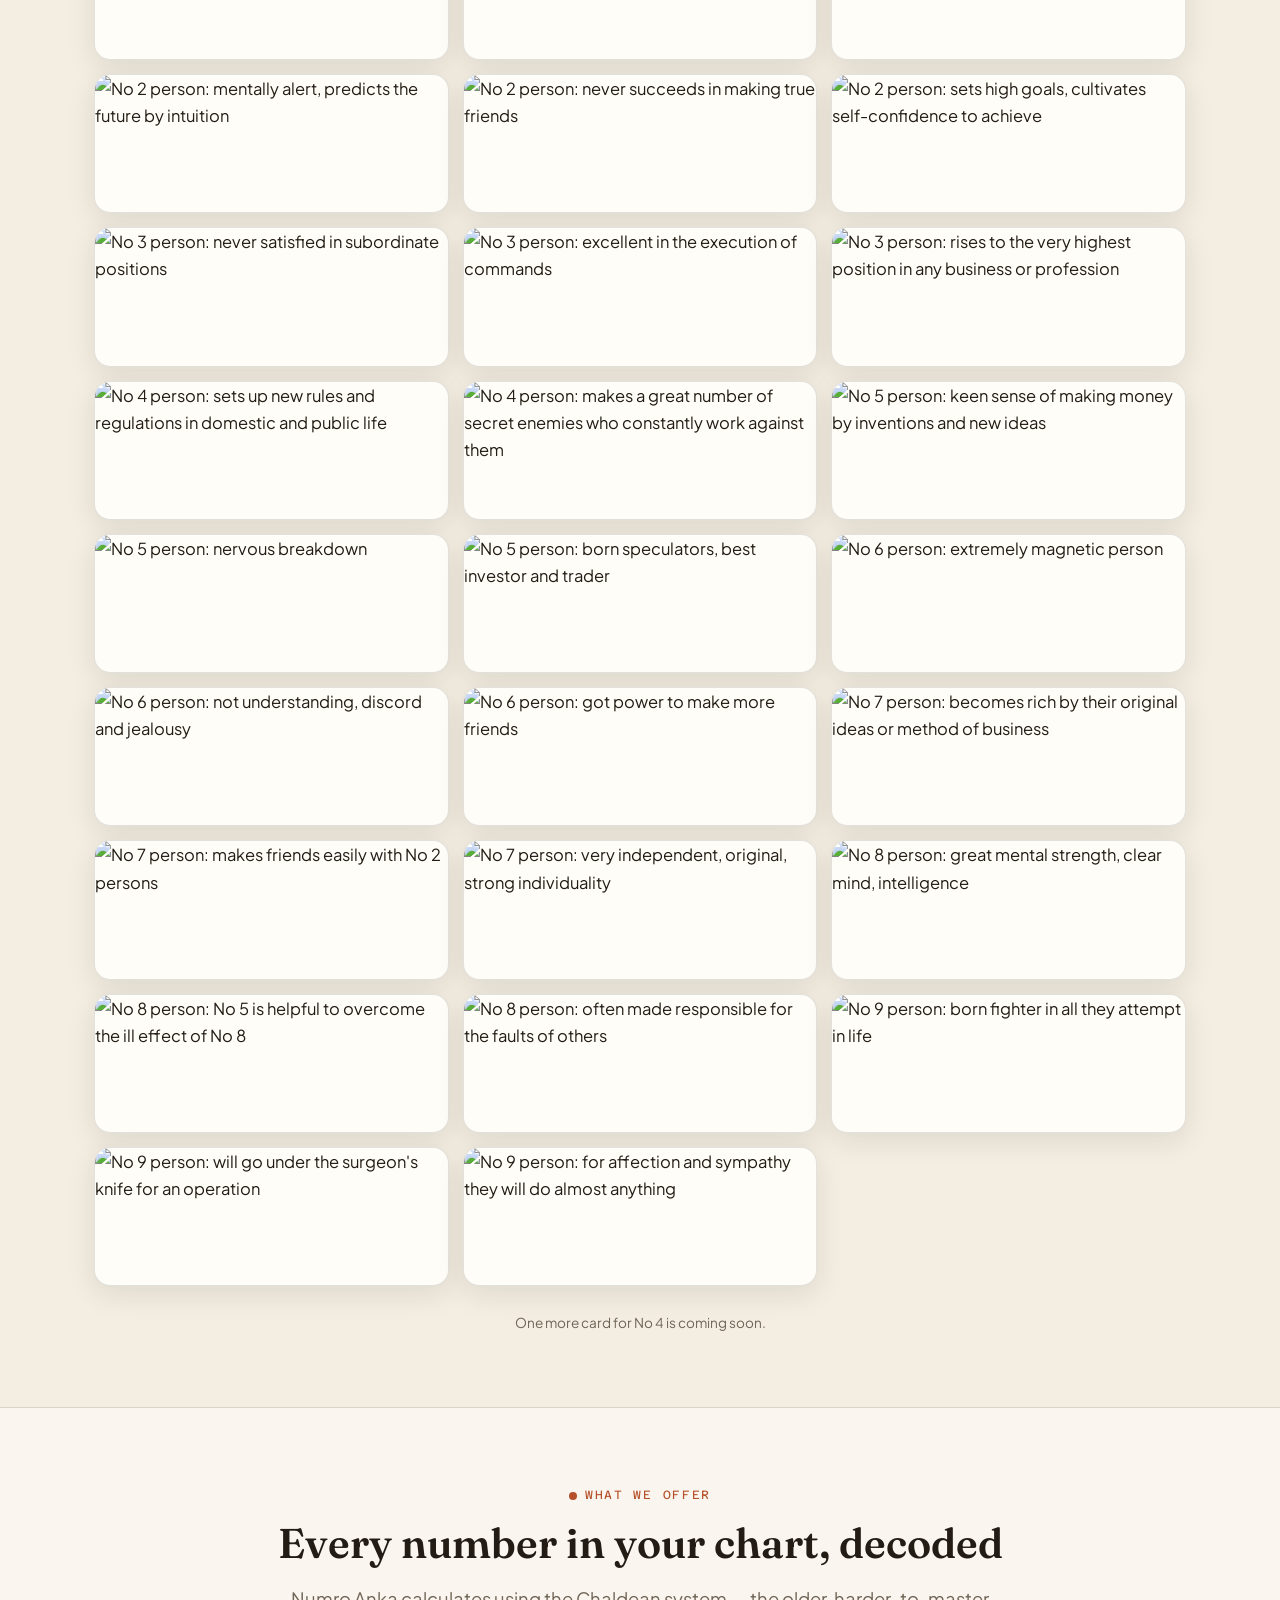
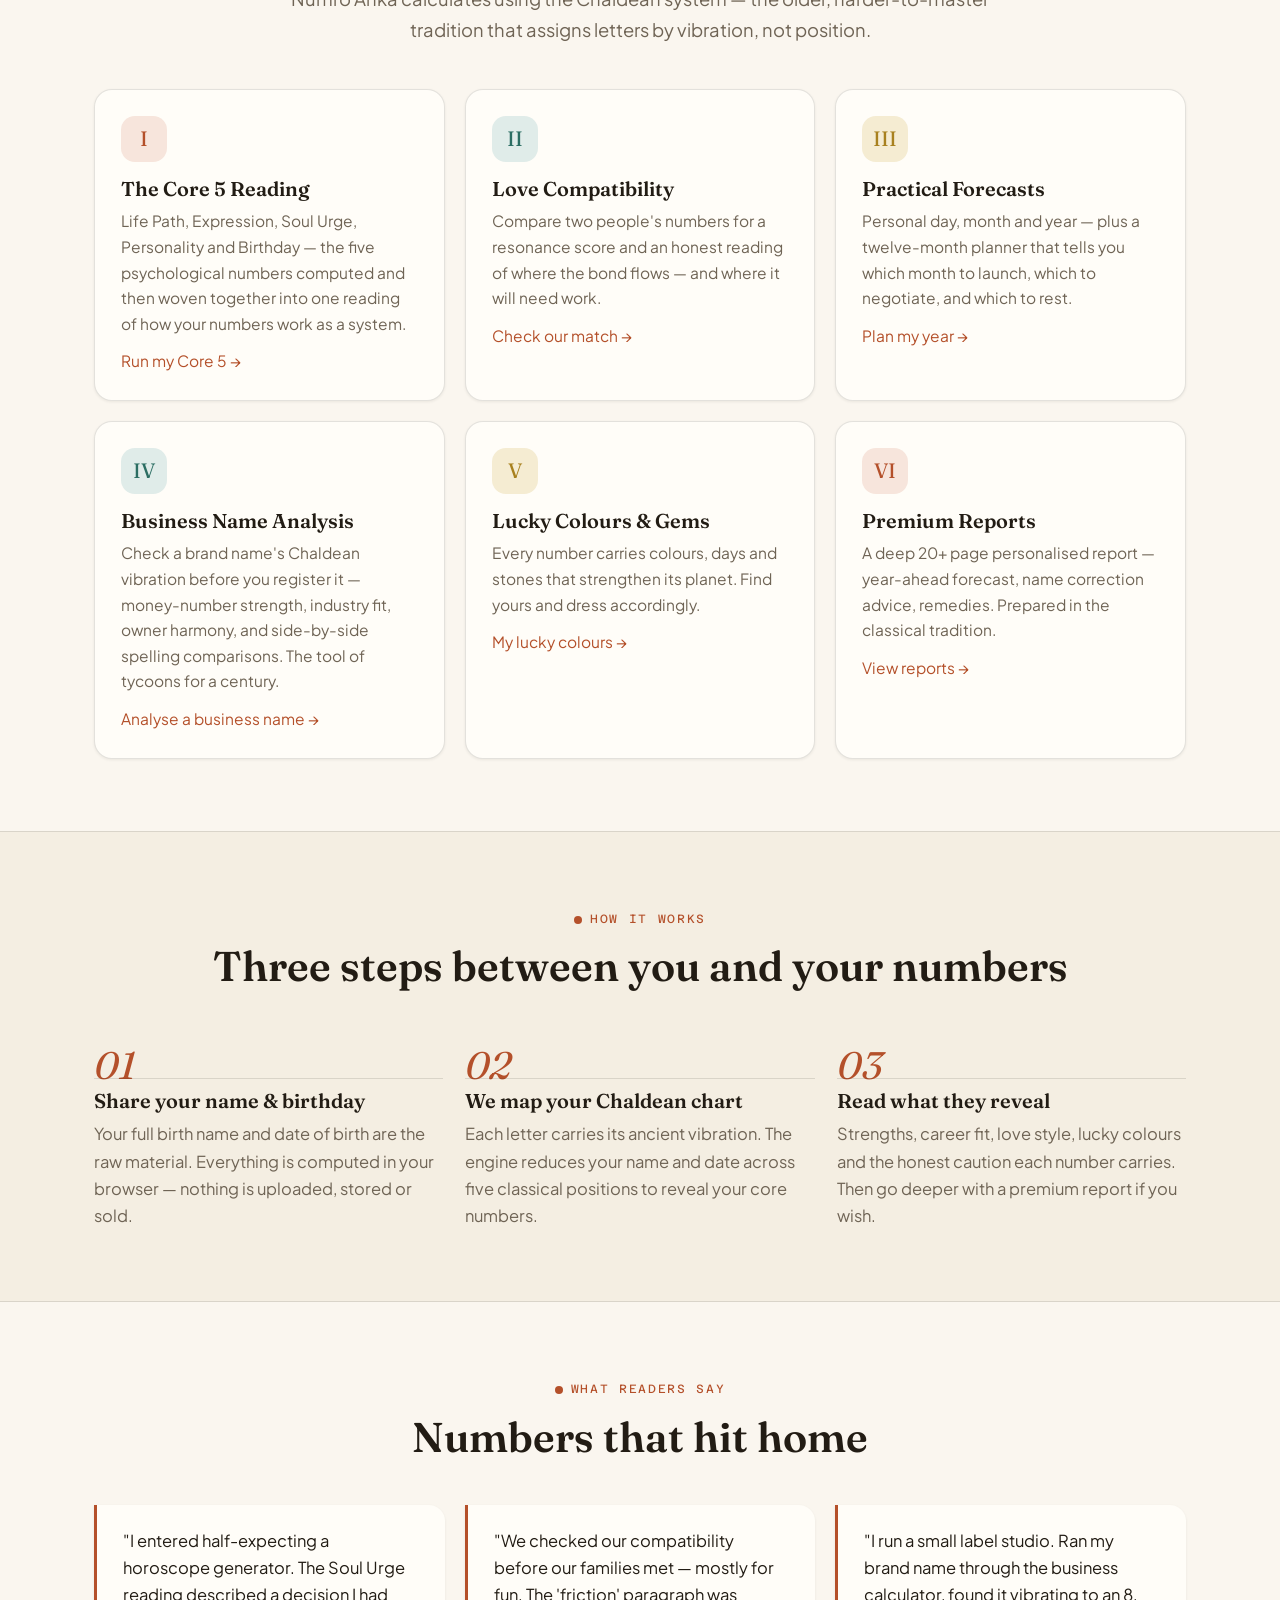
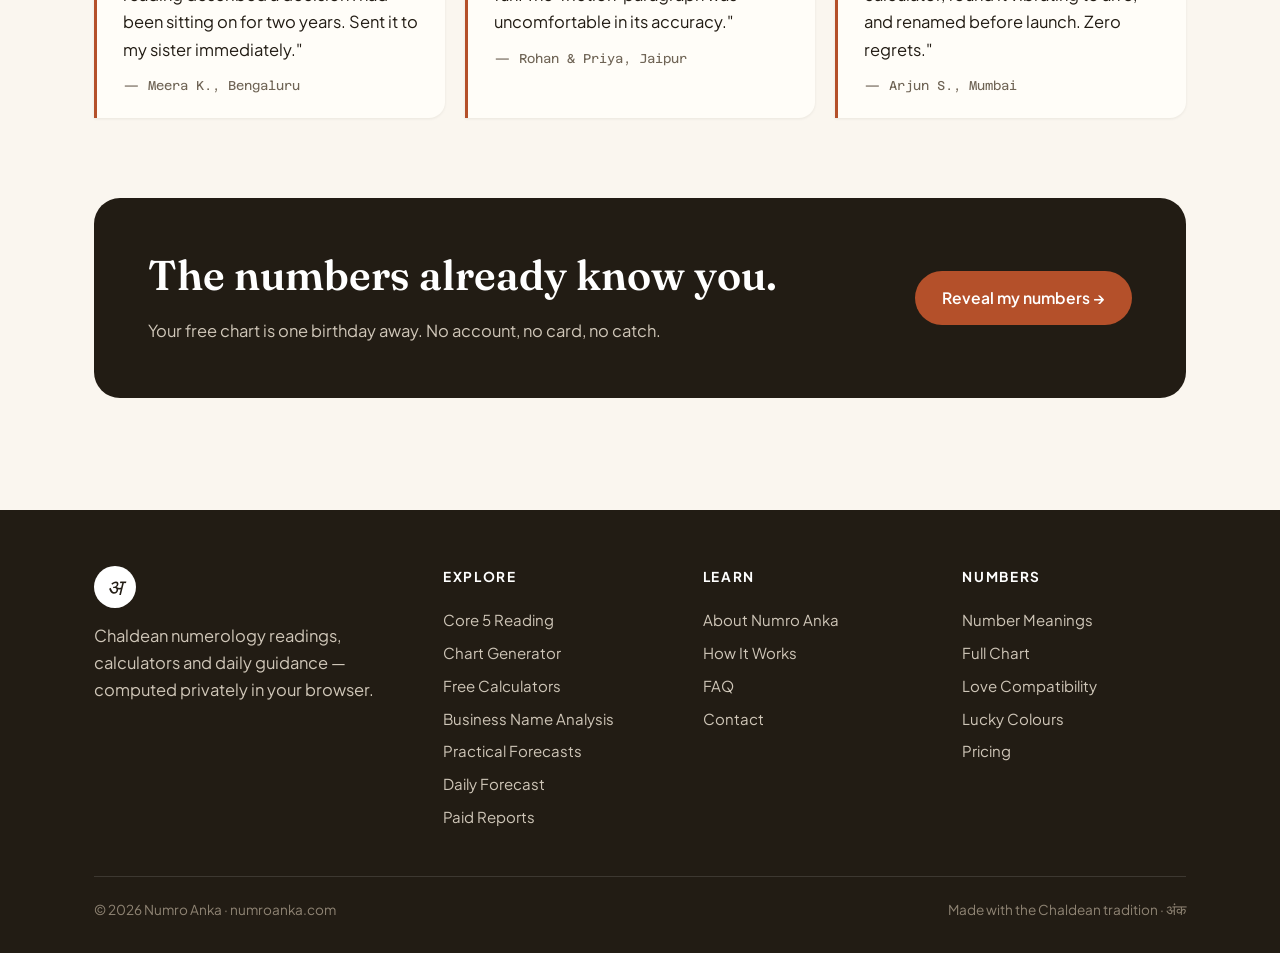
==== commit b4e08ded: "Homepage: add No 4 (2nd) and No 8 (2nd, 3rd) cards - gallery at 26 of 27" ====
--- a/index.html
+++ b/index.html
@@ -97,6 +97,7 @@
       <figure class="nc"><img src="images/n3-2.jpg" alt="No 3 person: excellent in the execution of commands" width="1600" height="623" loading="lazy"></figure>
       <figure class="nc"><img src="images/n3-3.jpg" alt="No 3 person: rises to the very highest position in any business or profession" width="1600" height="623" loading="lazy"></figure>
       <figure class="nc"><img src="images/n4-1.jpg" alt="No 4 person: sets up new rules and regulations in domestic and public life" width="1600" height="623" loading="lazy"></figure>
+      <figure class="nc"><img src="images/n4-2.jpg" alt="No 4 person: makes a great number of secret enemies who constantly work against them" width="1600" height="623" loading="lazy"></figure>
       <figure class="nc"><img src="images/n5-1.jpg" alt="No 5 person: keen sense of making money by inventions and new ideas" width="1600" height="623" loading="lazy"></figure>
       <figure class="nc"><img src="images/n5-2.jpg" alt="No 5 person: nervous breakdown" width="1600" height="623" loading="lazy"></figure>
       <figure class="nc"><img src="images/n5-3.jpg" alt="No 5 person: born speculators, best investor and trader" width="1600" height="623" loading="lazy"></figure>
@@ -107,11 +108,13 @@
       <figure class="nc"><img src="images/n7-2.jpg" alt="No 7 person: makes friends easily with No 2 persons" width="1600" height="623" loading="lazy"></figure>
       <figure class="nc"><img src="images/n7-3.jpg" alt="No 7 person: very independent, original, strong individuality" width="1600" height="623" loading="lazy"></figure>
       <figure class="nc"><img src="images/n8-1.jpg" alt="No 8 person: great mental strength, clear mind, intelligence" width="1600" height="623" loading="lazy"></figure>
+      <figure class="nc"><img src="images/n8-2.jpg" alt="No 8 person: No 5 is helpful to overcome the ill effect of No 8" width="1600" height="623" loading="lazy"></figure>
+      <figure class="nc"><img src="images/n8-3.jpg" alt="No 8 person: often made responsible for the faults of others" width="1600" height="623" loading="lazy"></figure>
       <figure class="nc"><img src="images/n9-1.jpg" alt="No 9 person: born fighter in all they attempt in life" width="1600" height="623" loading="lazy"></figure>
       <figure class="nc"><img src="images/n9-2.jpg" alt="No 9 person: will go under the surgeon's knife for an operation" width="1600" height="623" loading="lazy"></figure>
       <figure class="nc"><img src="images/n9-3.jpg" alt="No 9 person: for affection and sympathy they will do almost anything" width="1600" height="623" loading="lazy"></figure>
     </div>
-    <p style="text-align:center;color:var(--text-dim);font-size:.85rem;margin-top:26px">A few more cards for No 4 and No 8 are coming soon.</p>
+    <p style="text-align:center;color:var(--text-dim);font-size:.85rem;margin-top:26px">One more card for No 4 is coming soon.</p>
   </div>
 </section>
 
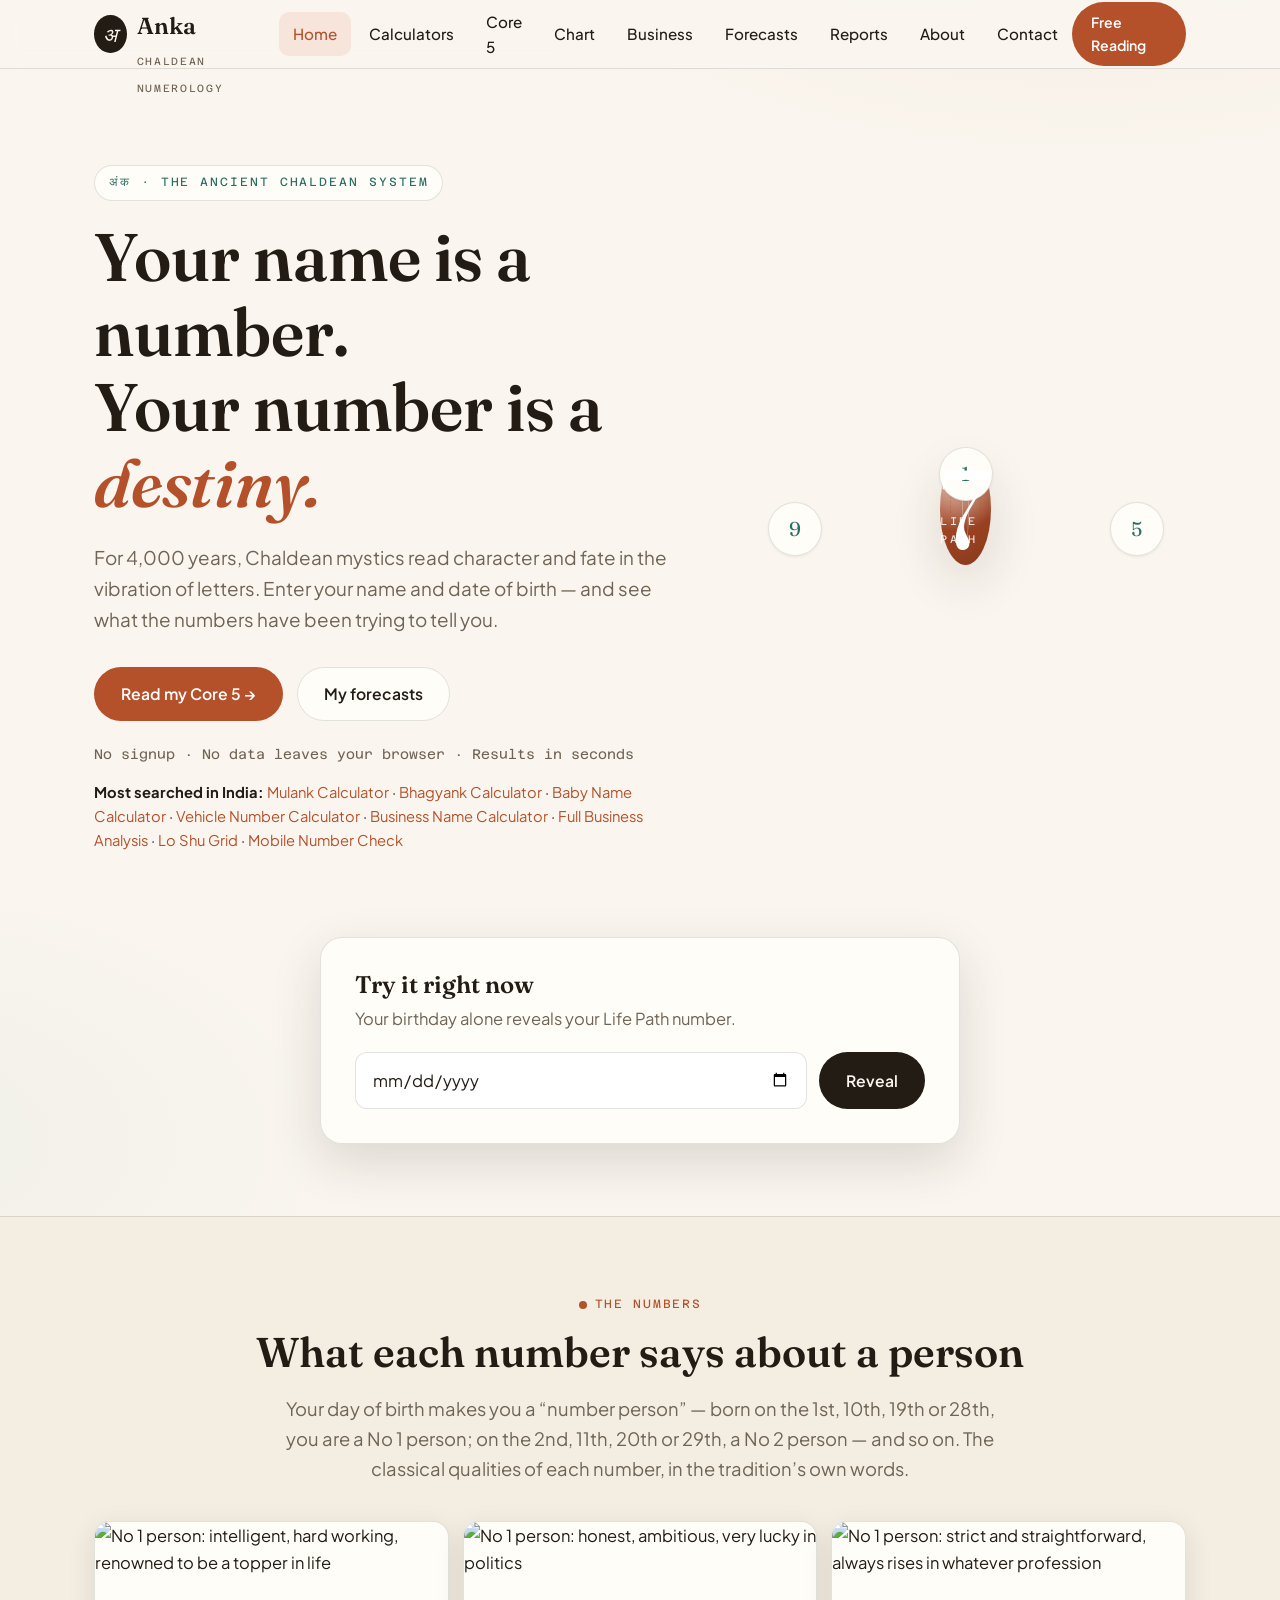
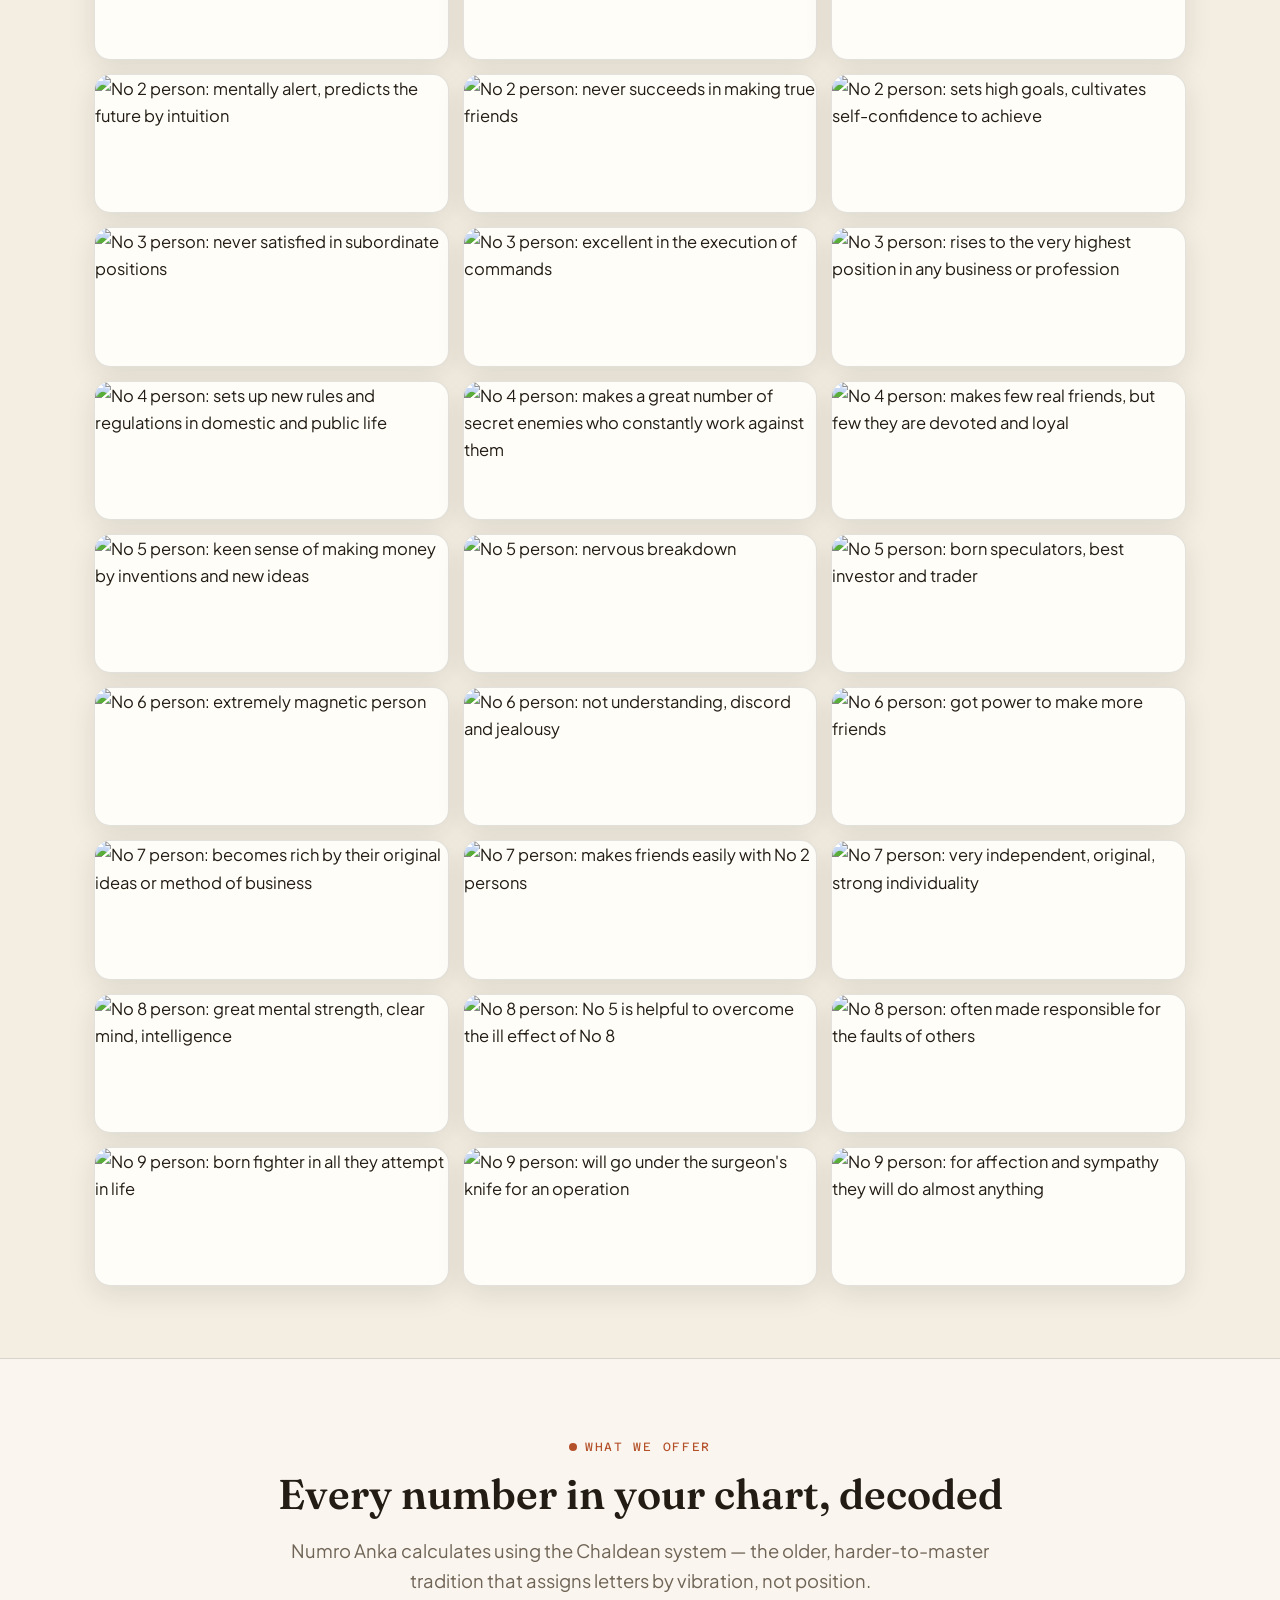
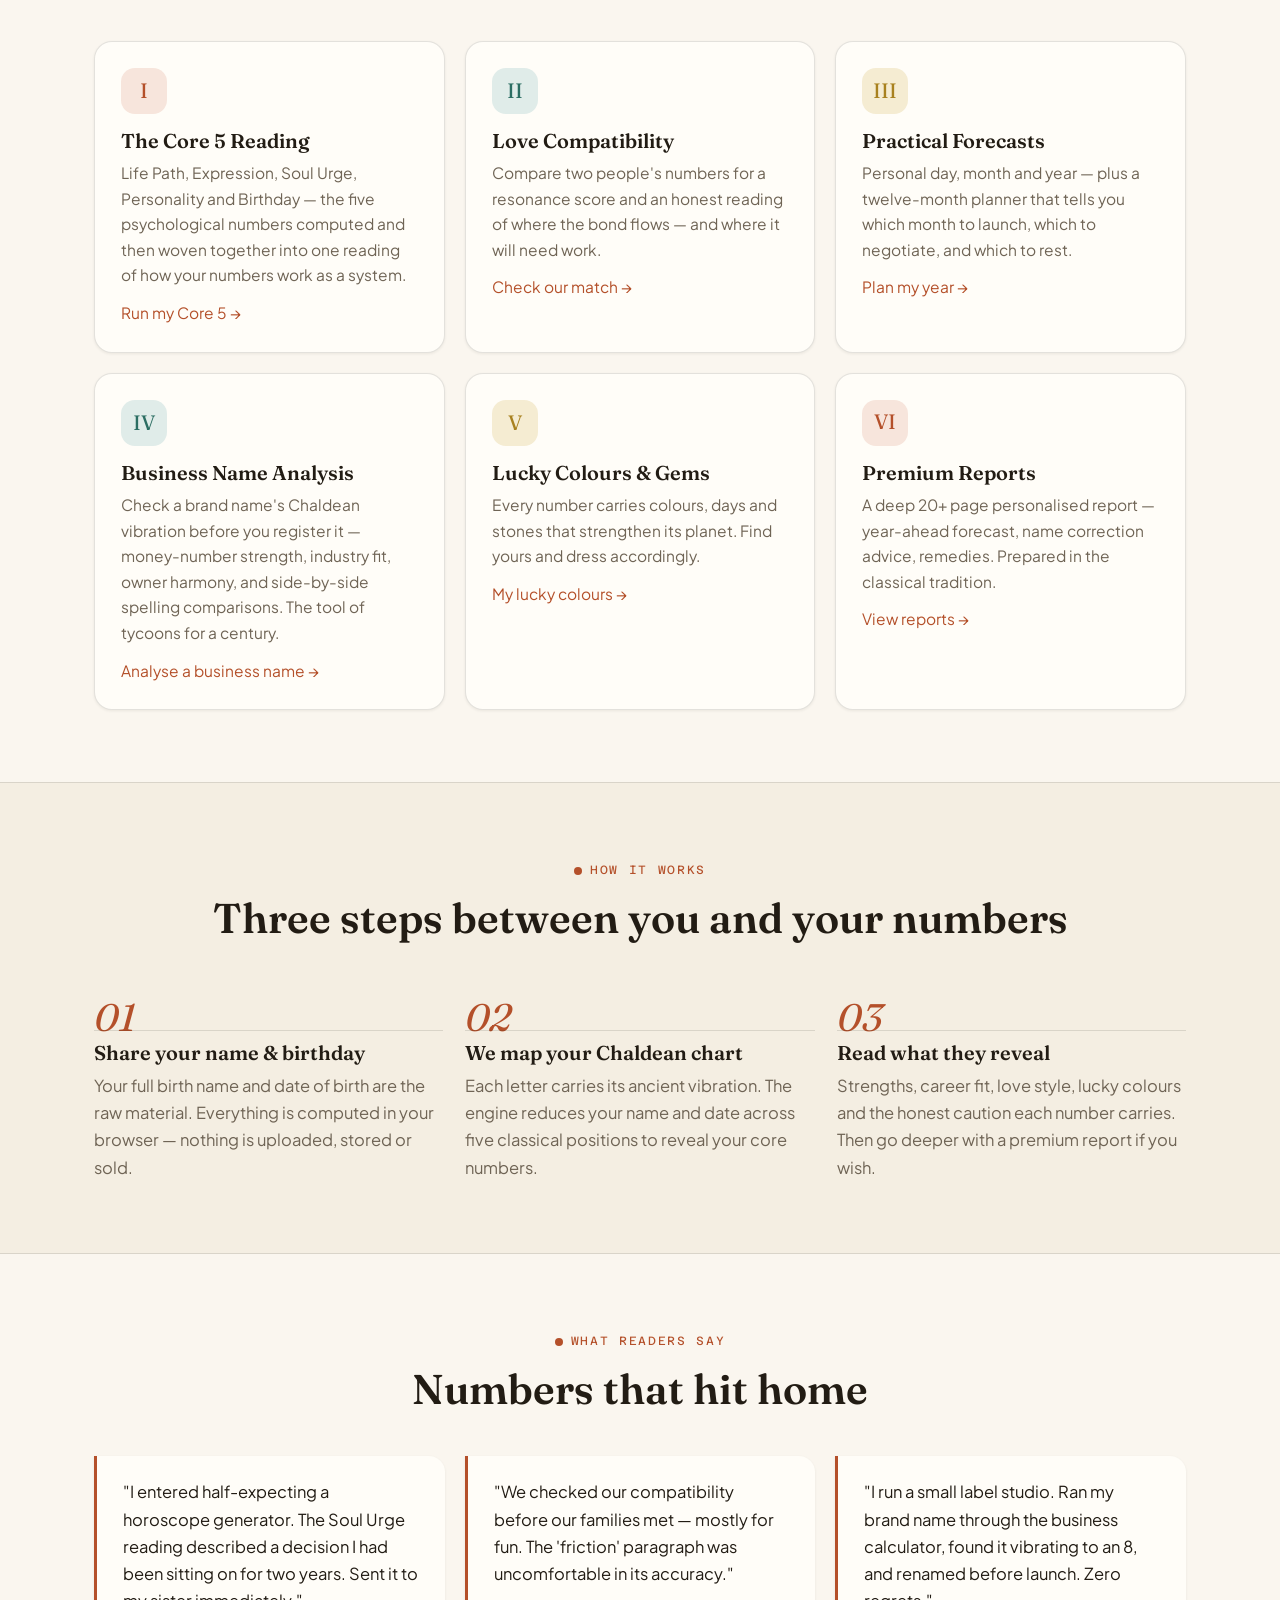
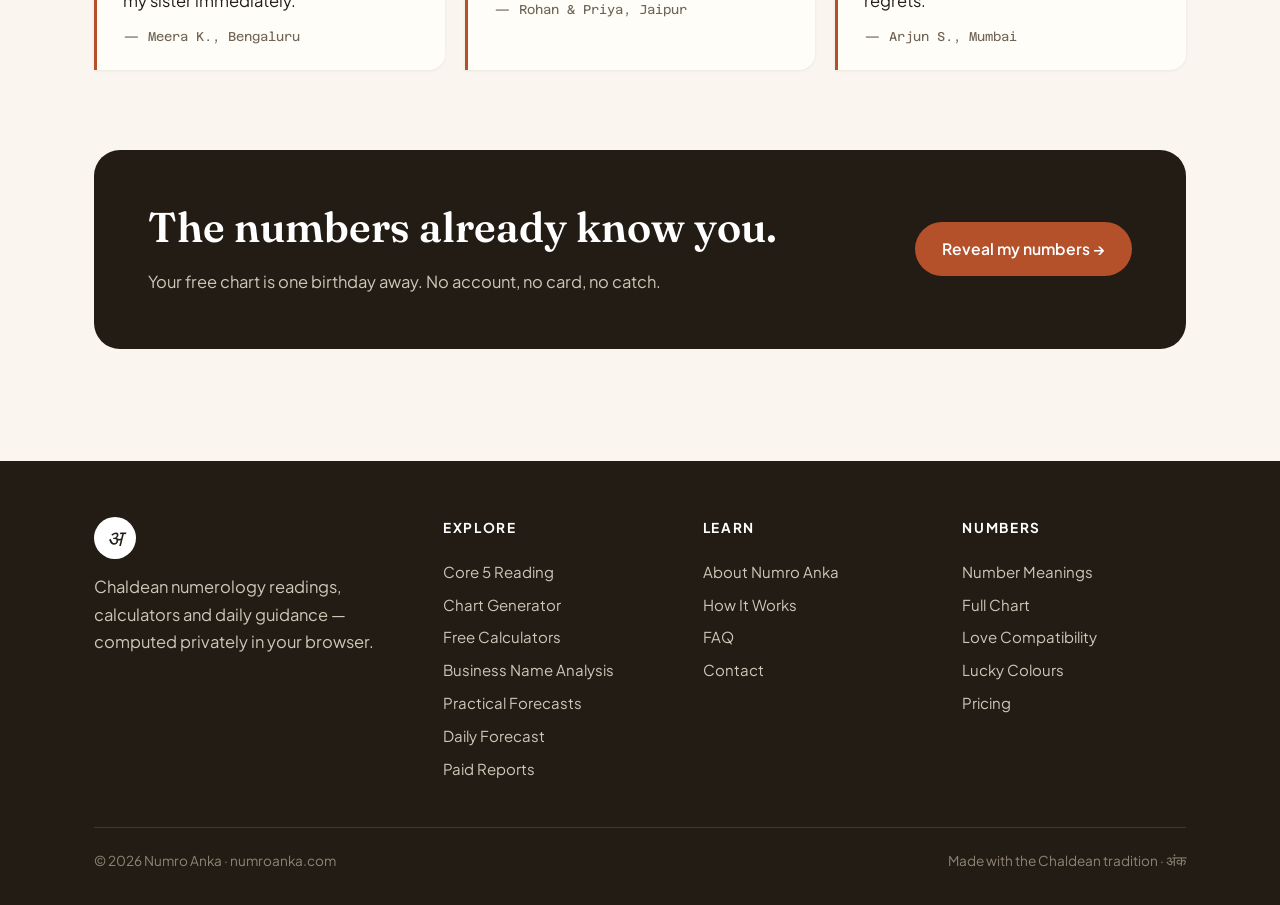
==== commit 5517eef1: "Homepage: add final No 4 card - number-person gallery complete with all 27 cards" ====
--- a/index.html
+++ b/index.html
@@ -98,6 +98,7 @@
       <figure class="nc"><img src="images/n3-3.jpg" alt="No 3 person: rises to the very highest position in any business or profession" width="1600" height="623" loading="lazy"></figure>
       <figure class="nc"><img src="images/n4-1.jpg" alt="No 4 person: sets up new rules and regulations in domestic and public life" width="1600" height="623" loading="lazy"></figure>
       <figure class="nc"><img src="images/n4-2.jpg" alt="No 4 person: makes a great number of secret enemies who constantly work against them" width="1600" height="623" loading="lazy"></figure>
+      <figure class="nc"><img src="images/n4-3.jpg" alt="No 4 person: makes few real friends, but few they are devoted and loyal" width="1600" height="623" loading="lazy"></figure>
       <figure class="nc"><img src="images/n5-1.jpg" alt="No 5 person: keen sense of making money by inventions and new ideas" width="1600" height="623" loading="lazy"></figure>
       <figure class="nc"><img src="images/n5-2.jpg" alt="No 5 person: nervous breakdown" width="1600" height="623" loading="lazy"></figure>
       <figure class="nc"><img src="images/n5-3.jpg" alt="No 5 person: born speculators, best investor and trader" width="1600" height="623" loading="lazy"></figure>
@@ -114,7 +115,6 @@
       <figure class="nc"><img src="images/n9-2.jpg" alt="No 9 person: will go under the surgeon's knife for an operation" width="1600" height="623" loading="lazy"></figure>
       <figure class="nc"><img src="images/n9-3.jpg" alt="No 9 person: for affection and sympathy they will do almost anything" width="1600" height="623" loading="lazy"></figure>
     </div>
-    <p style="text-align:center;color:var(--text-dim);font-size:.85rem;margin-top:26px">One more card for No 4 is coming soon.</p>
   </div>
 </section>
 
